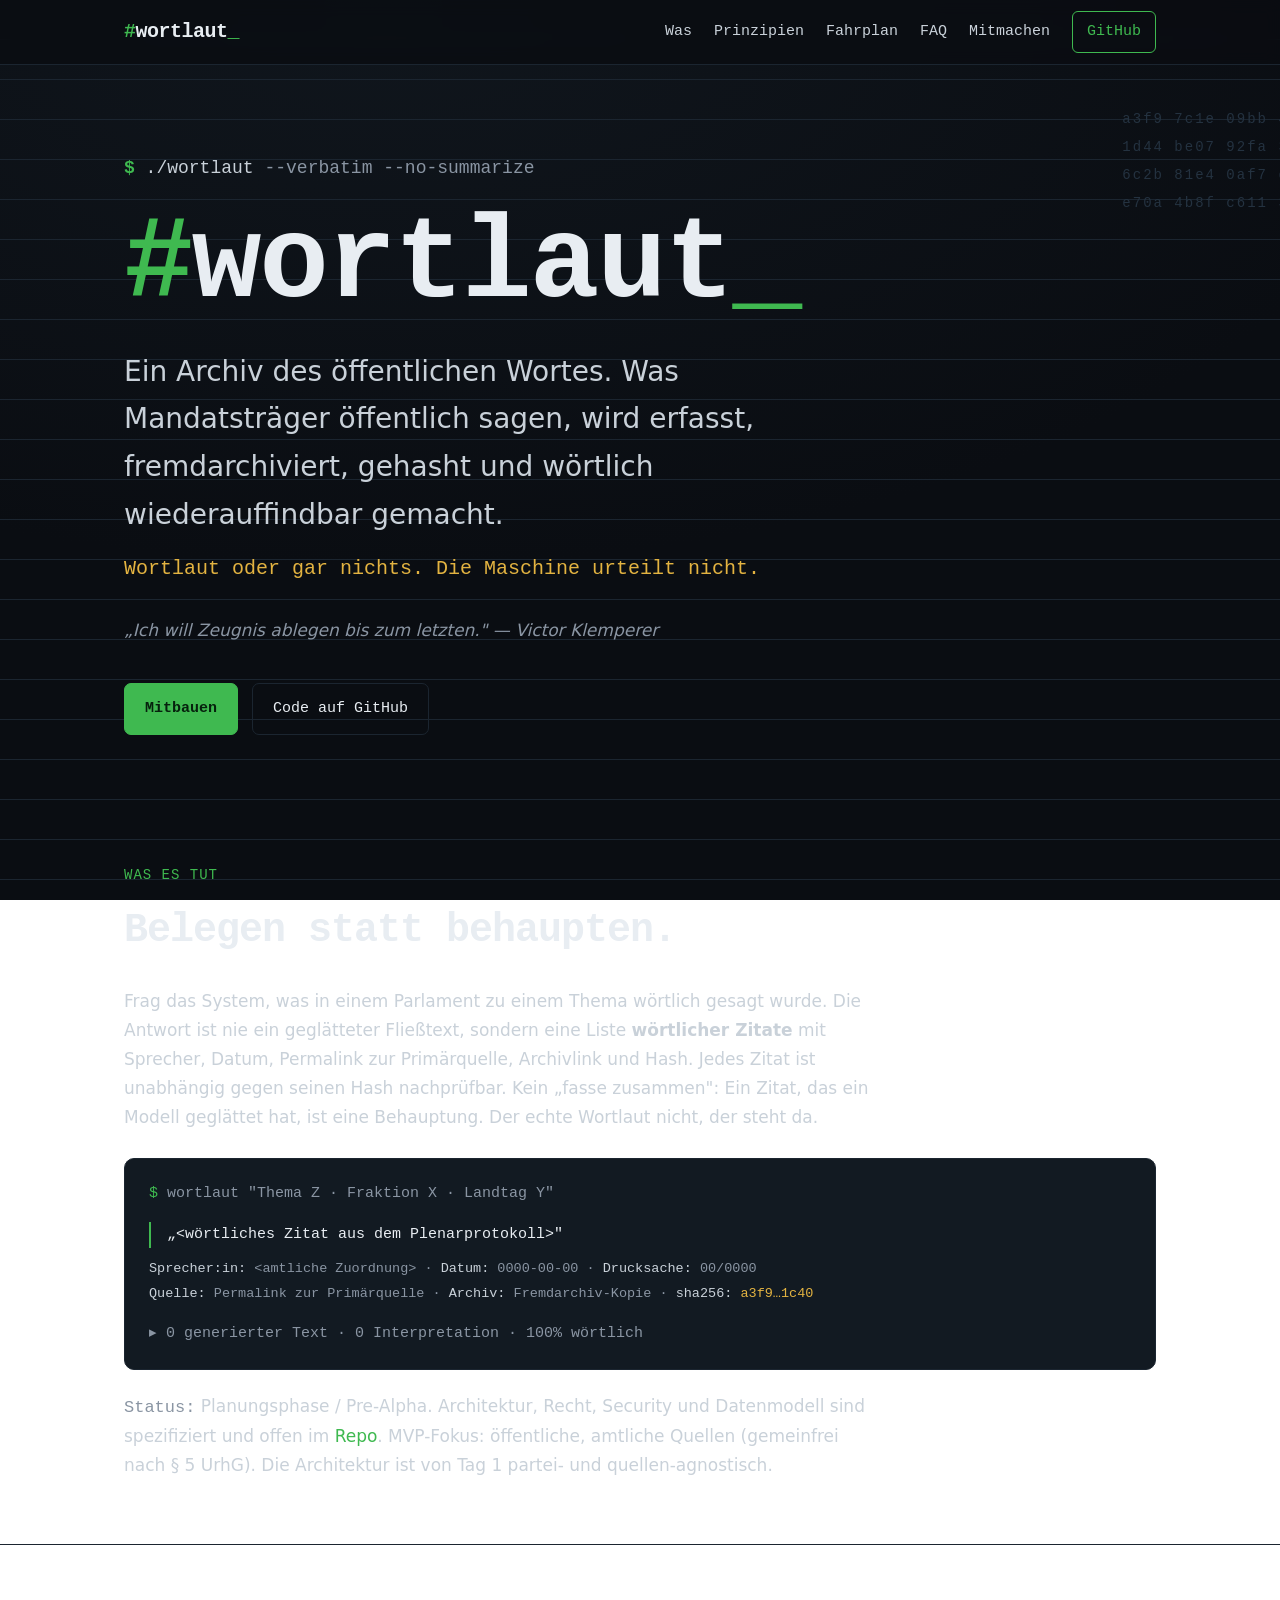
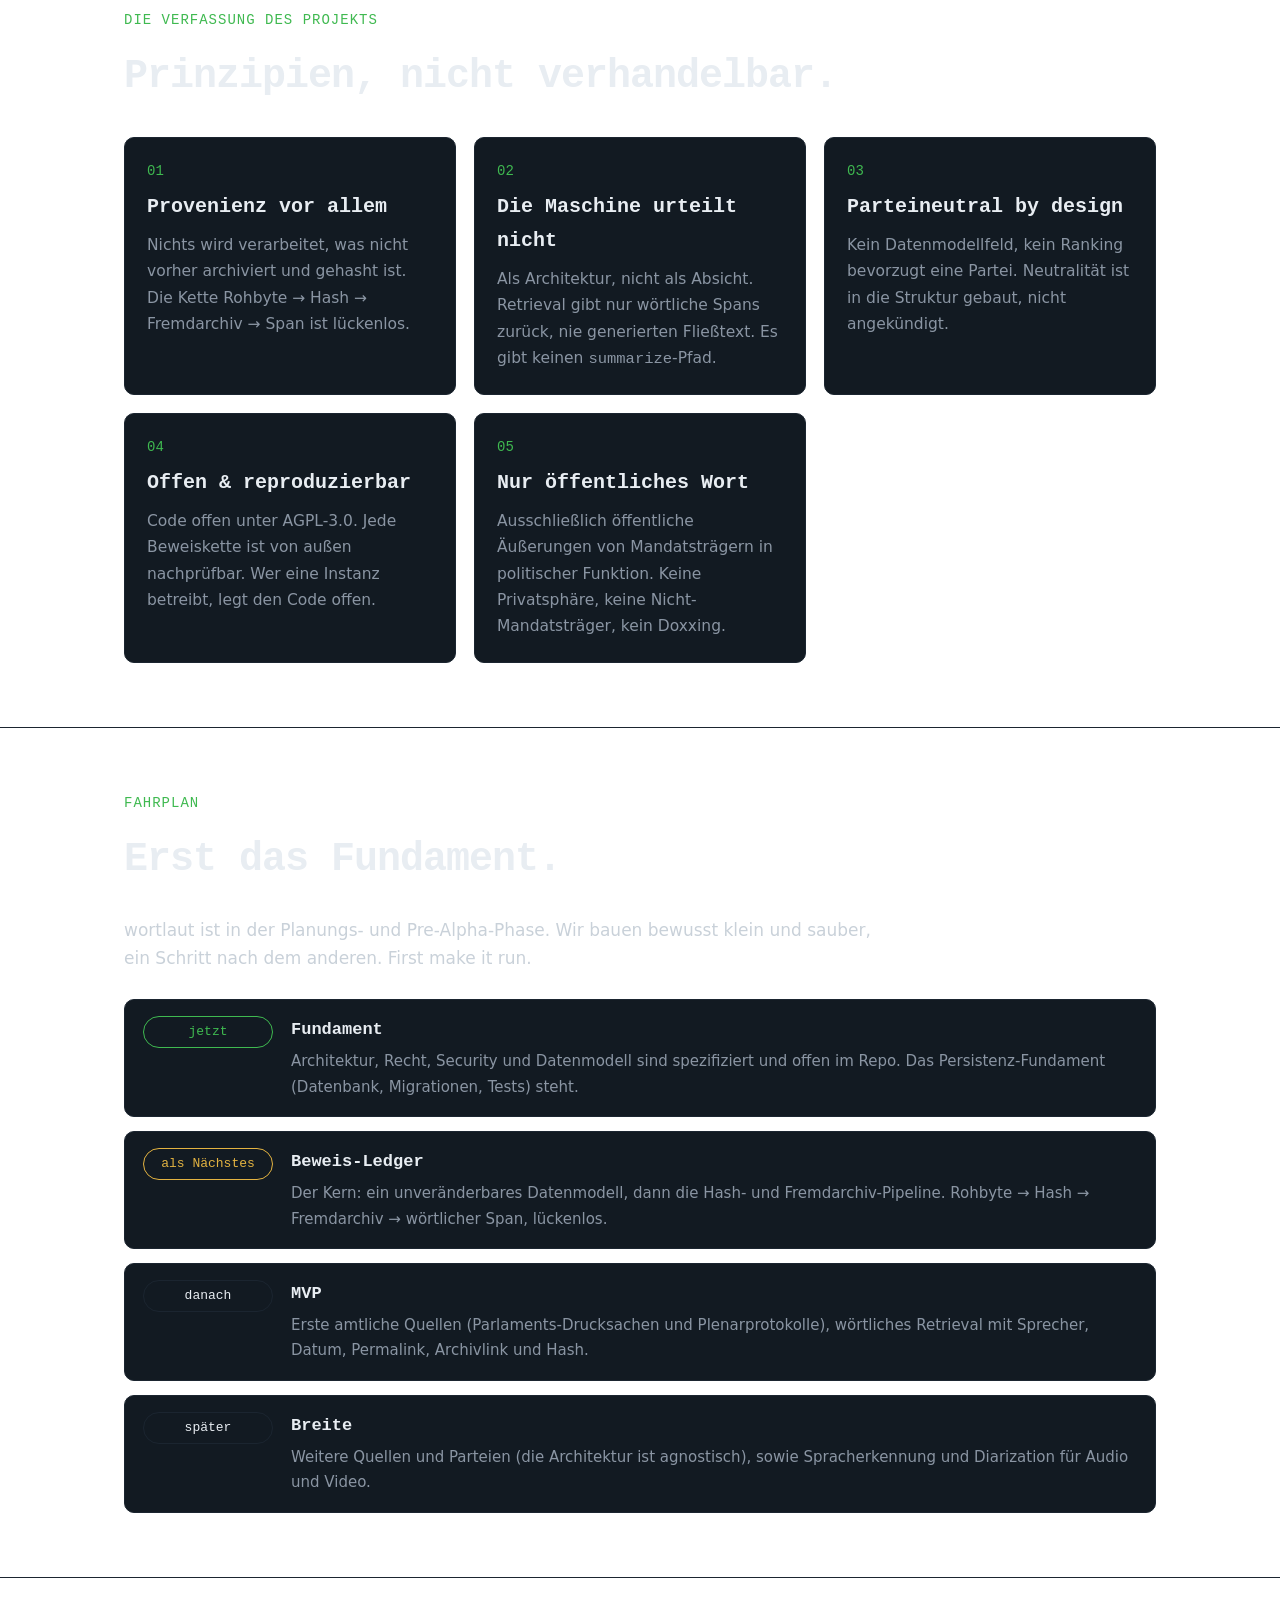
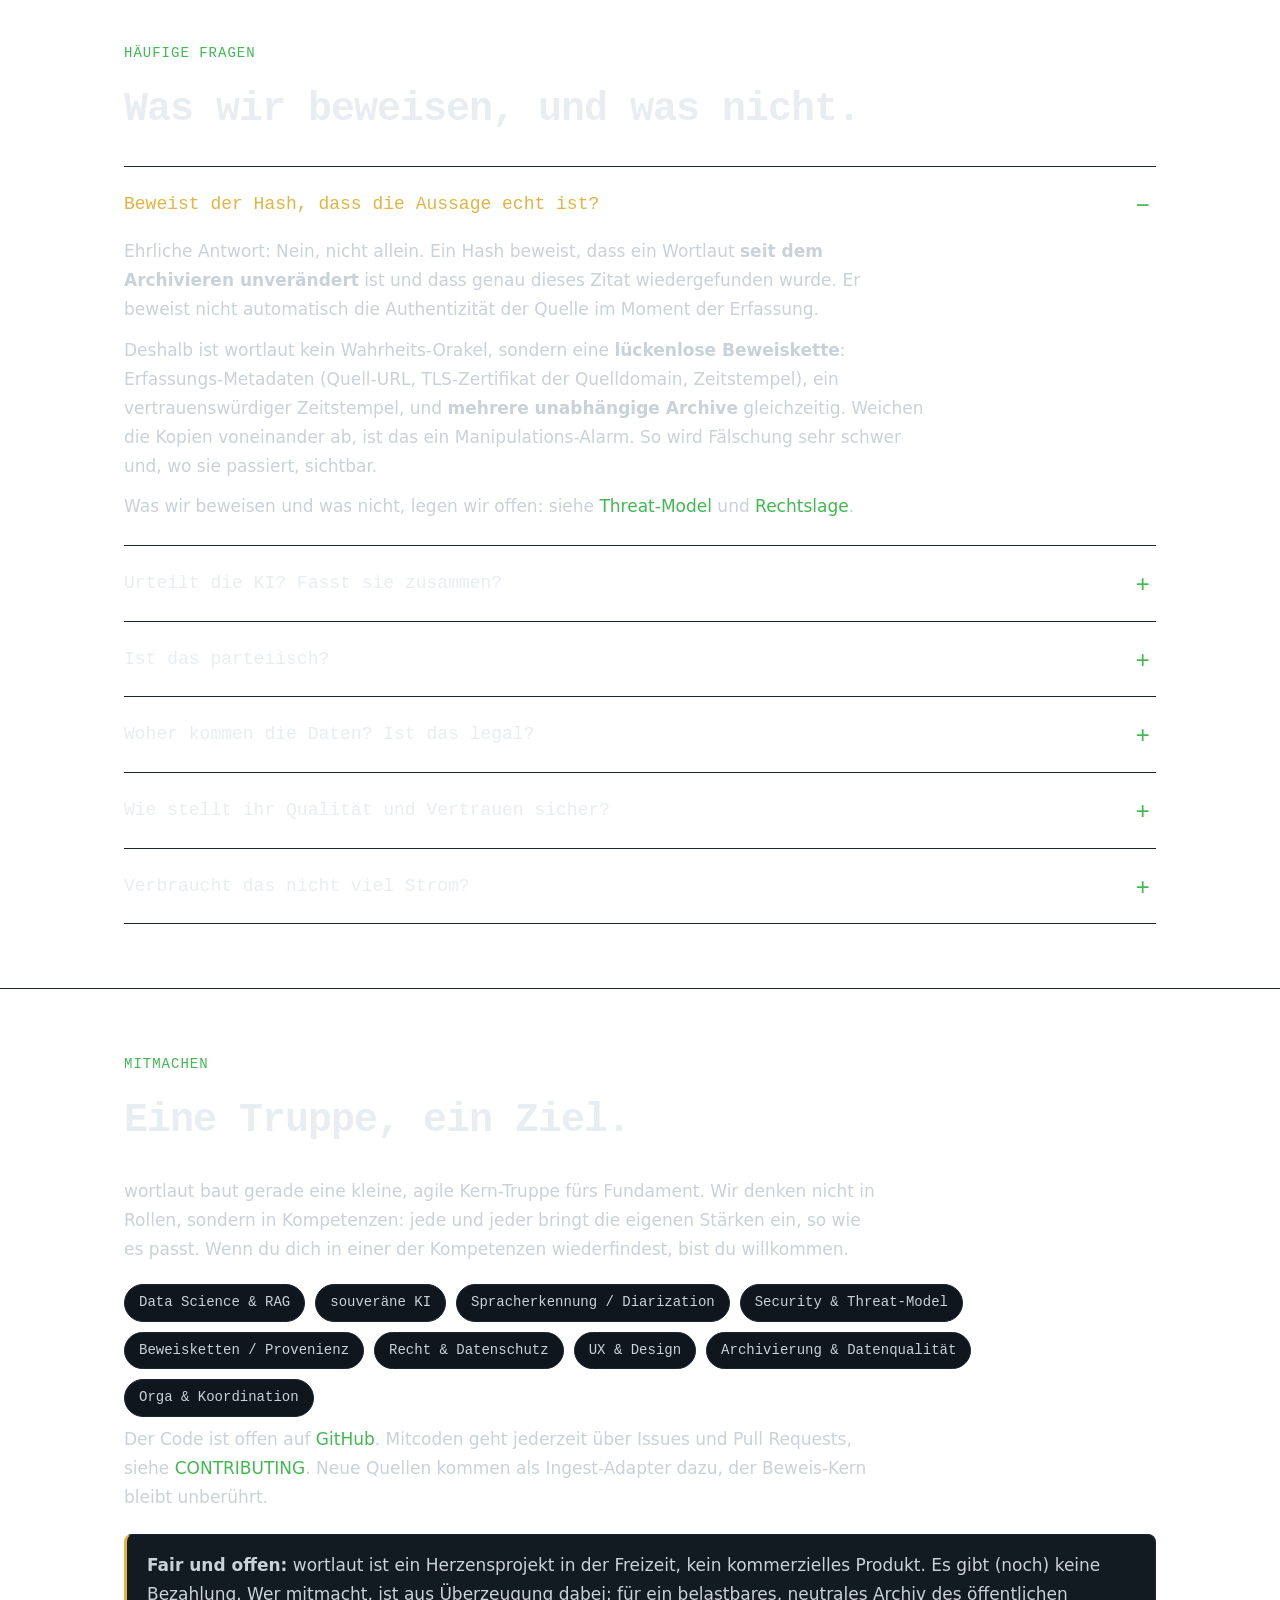
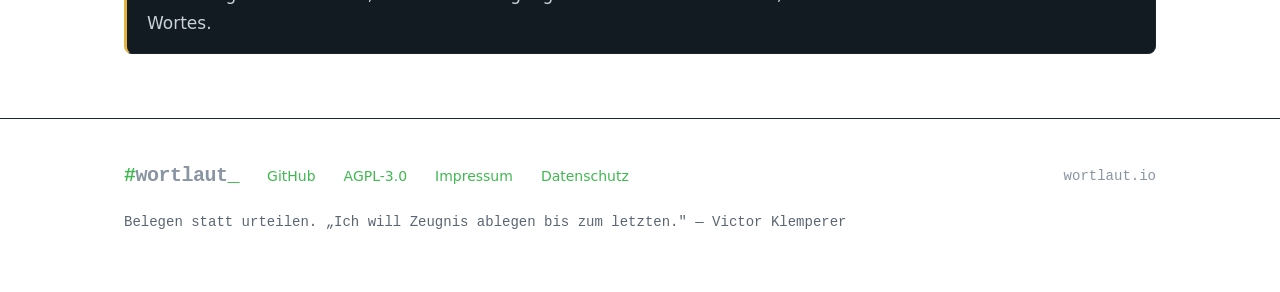
==== index.html @ 2a1107d3 "wortlaut.io: initiale Homepage (statisch) + CI-Gate + GitFlow Standalone-Repo für die wortlaut.io-La" ====
<!doctype html>
<html lang="de">
<head>
<meta charset="utf-8">
<meta name="viewport" content="width=device-width, initial-scale=1">
<title>wortlaut — Ein Archiv des öffentlichen Wortes</title>
<meta name="description" content="wortlaut archiviert das öffentliche Wort von Mandatsträgern: wörtlich, mit Quelle, Fremdarchiv und Hash. Die Maschine findet und sortiert, sie urteilt nicht. Open Source, AGPL-3.0.">
<meta property="og:title" content="wortlaut — Ein Archiv des öffentlichen Wortes">
<meta property="og:description" content="Wörtlich, mit Quelle, Fremdarchiv und Hash. Die Maschine urteilt nicht. Belegen statt behaupten.">
<meta property="og:type" content="website">
<meta property="og:url" content="https://wortlaut.io/">
<link rel="icon" href="data:image/svg+xml,%3Csvg xmlns='http://www.w3.org/2000/svg' viewBox='0 0 32 32'%3E%3Crect width='32' height='32' fill='%230a0d12'/%3E%3Ctext x='2' y='24' font-family='monospace' font-size='22' font-weight='800' fill='%233fb950'%3E%23%3C/text%3E%3Ctext x='15' y='24' font-family='monospace' font-size='22' font-weight='800' fill='%23e8edf2'%3Ew%3C/text%3E%3C/svg%3E">
<link rel="stylesheet" href="styles.css">
</head>
<body>

<header class="nav">
  <div class="wrap">
    <span class="brand"><span class="h">#</span>wortlaut<span class="h">_</span></span>
    <nav>
      <a class="hideable" href="#was">Was</a>
      <a class="hideable" href="#prinzipien">Prinzipien</a>
      <a class="hideable" href="#fahrplan">Fahrplan</a>
      <a href="#faq">FAQ</a>
      <a href="#mitmachen">Mitmachen</a>
      <a class="cta" href="https://github.com/MKRWW/wortlaut">GitHub</a>
    </nav>
  </div>
</header>

<main>
  <!-- HERO -->
  <section class="hero" id="top" style="border-top:none">
    <div class="wrap">
      <div class="hex">
        a3f9 7c1e 09bb 4d20<br>
        1d44 be07 92fa 3c55<br>
        6c2b 81e4 0af7 d539<br>
        e70a 4b8f c611 3d9a
      </div>
      <p class="prompt mono"><span class="s">$</span> ./wortlaut <span class="dim">--verbatim --no-summarize</span></p>
      <h1><span class="h">#</span>wortlaut<span class="u">_</span></h1>
      <p class="tagline">Ein Archiv des öffentlichen Wortes. Was Mandatsträger öffentlich sagen, wird erfasst, fremdarchiviert, gehasht und wörtlich wiederauffindbar gemacht.</p>
      <p class="motto mono">Wortlaut oder gar nichts. Die Maschine urteilt nicht.</p>
      <p class="klemperer">„Ich will Zeugnis ablegen bis zum letzten." — Victor Klemperer</p>
      <div class="actions">
        <a class="btn primary" href="#mitmachen">Mitbauen</a>
        <a class="btn ghost" href="https://github.com/MKRWW/wortlaut">Code auf GitHub</a>
      </div>
    </div>
  </section>

  <!-- WAS -->
  <section id="was">
    <div class="wrap">
      <p class="eyebrow">Was es tut</p>
      <h2>Belegen statt behaupten.</h2>
      <p class="lead">Frag das System, was in einem Parlament zu einem Thema wörtlich gesagt wurde. Die Antwort ist nie ein geglätteter Fließtext, sondern eine Liste <strong>wörtlicher Zitate</strong> mit Sprecher, Datum, Permalink zur Primärquelle, Archivlink und Hash. Jedes Zitat ist unabhängig gegen seinen Hash nachprüfbar. Kein „fasse zusammen": Ein Zitat, das ein Modell geglättet hat, ist eine Behauptung. Der echte Wortlaut nicht, der steht da.</p>

      <div class="evidence" aria-label="Beispielhafte Ausgabe">
        <div class="cmd"><span class="s">$</span> wortlaut "Thema Z · Fraktion X · Landtag Y"</div>
        <div class="span">„&lt;wörtliches Zitat aus dem Plenarprotokoll&gt;"</div>
        <div class="meta">
          <b>Sprecher:in:</b> &lt;amtliche Zuordnung&gt; · <b>Datum:</b> 0000-00-00 · <b>Drucksache:</b> 00/0000<br>
          <b>Quelle:</b> Permalink zur Primärquelle · <b>Archiv:</b> Fremdarchiv-Kopie · <b>sha256:</b> <span class="hashv">a3f9…1c40</span>
        </div>
        <div class="cmd" style="margin-top:14px">▸ 0 generierter Text · 0 Interpretation · 100&#37; wörtlich</div>
      </div>
      <p class="lead" style="margin-top:22px"><span class="dim mono">Status:</span> Planungsphase / Pre-Alpha. Architektur, Recht, Security und Datenmodell sind spezifiziert und offen im <a href="https://github.com/MKRWW/wortlaut/tree/develop/docs">Repo</a>. MVP-Fokus: öffentliche, amtliche Quellen (gemeinfrei nach § 5 UrhG). Die Architektur ist von Tag 1 partei- und quellen-agnostisch.</p>
    </div>
  </section>

  <!-- PRINZIPIEN -->
  <section id="prinzipien">
    <div class="wrap">
      <p class="eyebrow">Die Verfassung des Projekts</p>
      <h2>Prinzipien, nicht verhandelbar.</h2>
      <div class="grid">
        <div class="card"><div class="n mono">01</div><h3>Provenienz vor allem</h3><p>Nichts wird verarbeitet, was nicht vorher archiviert und gehasht ist. Die Kette Rohbyte → Hash → Fremdarchiv → Span ist lückenlos.</p></div>
        <div class="card"><div class="n mono">02</div><h3>Die Maschine urteilt nicht</h3><p>Als Architektur, nicht als Absicht. Retrieval gibt nur wörtliche Spans zurück, nie generierten Fließtext. Es gibt keinen <span class="mono">summarize</span>-Pfad.</p></div>
        <div class="card"><div class="n mono">03</div><h3>Parteineutral by design</h3><p>Kein Datenmodellfeld, kein Ranking bevorzugt eine Partei. Neutralität ist in die Struktur gebaut, nicht angekündigt.</p></div>
        <div class="card"><div class="n mono">04</div><h3>Offen & reproduzierbar</h3><p>Code offen unter AGPL-3.0. Jede Beweiskette ist von außen nachprüfbar. Wer eine Instanz betreibt, legt den Code offen.</p></div>
        <div class="card"><div class="n mono">05</div><h3>Nur öffentliches Wort</h3><p>Ausschließlich öffentliche Äußerungen von Mandatsträgern in politischer Funktion. Keine Privatsphäre, keine Nicht-Mandatsträger, kein Doxxing.</p></div>
      </div>
    </div>
  </section>

  <!-- FAHRPLAN -->
  <section id="fahrplan">
    <div class="wrap">
      <p class="eyebrow">Fahrplan</p>
      <h2>Erst das Fundament.</h2>
      <p class="lead">wortlaut ist in der Planungs- und Pre-Alpha-Phase. Wir bauen bewusst klein und sauber, ein Schritt nach dem anderen. First make it run.</p>
      <div class="timeline">
        <div class="step now"><span class="tag">jetzt</span><div><h3>Fundament</h3><p>Architektur, Recht, Security und Datenmodell sind spezifiziert und offen im Repo. Das Persistenz-Fundament (Datenbank, Migrationen, Tests) steht.</p></div></div>
        <div class="step next"><span class="tag">als Nächstes</span><div><h3>Beweis-Ledger</h3><p>Der Kern: ein unveränderbares Datenmodell, dann die Hash- und Fremdarchiv-Pipeline. Rohbyte → Hash → Fremdarchiv → wörtlicher Span, lückenlos.</p></div></div>
        <div class="step"><span class="tag">danach</span><div><h3>MVP</h3><p>Erste amtliche Quellen (Parlaments-Drucksachen und Plenarprotokolle), wörtliches Retrieval mit Sprecher, Datum, Permalink, Archivlink und Hash.</p></div></div>
        <div class="step"><span class="tag">später</span><div><h3>Breite</h3><p>Weitere Quellen und Parteien (die Architektur ist agnostisch), sowie Spracherkennung und Diarization für Audio und Video.</p></div></div>
      </div>
    </div>
  </section>

  <!-- FAQ -->
  <section id="faq">
    <div class="wrap">
      <p class="eyebrow">Häufige Fragen</p>
      <h2>Was wir beweisen, und was nicht.</h2>
      <div class="faq">

        <details open>
          <summary>Beweist der Hash, dass die Aussage echt ist?</summary>
          <div class="a">
            <p>Ehrliche Antwort: Nein, nicht allein. Ein Hash beweist, dass ein Wortlaut <strong>seit dem Archivieren unverändert</strong> ist und dass genau dieses Zitat wiedergefunden wurde. Er beweist nicht automatisch die Authentizität der Quelle im Moment der Erfassung.</p>
            <p>Deshalb ist wortlaut kein Wahrheits-Orakel, sondern eine <strong>lückenlose Beweiskette</strong>: Erfassungs-Metadaten (Quell-URL, TLS-Zertifikat der Quelldomain, Zeitstempel), ein vertrauenswürdiger Zeitstempel, und <strong>mehrere unabhängige Archive</strong> gleichzeitig. Weichen die Kopien voneinander ab, ist das ein Manipulations-Alarm. So wird Fälschung sehr schwer und, wo sie passiert, sichtbar.</p>
            <p>Was wir beweisen und was nicht, legen wir offen: siehe <a href="https://github.com/MKRWW/wortlaut/blob/develop/docs/security.md">Threat-Model</a> und <a href="https://github.com/MKRWW/wortlaut/blob/develop/docs/legal.md">Rechtslage</a>.</p>
          </div>
        </details>

        <details>
          <summary>Urteilt die KI? Fasst sie zusammen?</summary>
          <div class="a">
            <p>Nein, und zwar architektonisch. Es gibt keinen <span class="mono">summarize</span>-Pfad. Das System findet, strukturiert und sortiert wörtliche Spans. Es bewertet nicht, wer „recht hat", und labelt niemanden. Das Urteil bleibt beim Menschen, der den belegten Wortlaut liest.</p>
          </div>
        </details>

        <details>
          <summary>Ist das parteiisch?</summary>
          <div class="a">
            <p>Nein. Parteineutralität ist in die Struktur gebaut: kein Feld, kein Ranking, kein Modellpfad bevorzugt oder benachteiligt eine Partei. Erfasst wird das öffentliche Wort aller Mandatsträger gleich. Die Architektur ist quellen- und partei-agnostisch.</p>
          </div>
        </details>

        <details>
          <summary>Woher kommen die Daten? Ist das legal?</summary>
          <div class="a">
            <p>MVP-Fokus sind öffentliche, amtliche Quellen (z.B. Parlaments-Drucksachen und Plenarprotokolle). Amtliche Werke sind nach § 5 UrhG gemeinfrei, die Sprecherzuordnung ist amtlich. Nur öffentliche Äußerungen in politischer Funktion, keine privaten Daten. Details in der offenen <a href="https://github.com/MKRWW/wortlaut/blob/develop/docs/legal.md">Rechts-Dokumentation</a>.</p>
          </div>
        </details>

        <details>
          <summary>Wie stellt ihr Qualität und Vertrauen sicher?</summary>
          <div class="a">
            <p>Alles offen im Repo. Spec-driven mit testgetriebener Entwicklung (TDD), harten CI-Gates (Lint, Typen, Tests, Coverage, Security-Scan, Architektur-Fitness) und dokumentierten Architektur-Entscheidungen (ADRs). Ein Serving-Layer darf per Test keinen generierenden Pfad enthalten. Vertrauen entsteht durch Nachprüfbarkeit, nicht durch Versprechen.</p>
          </div>
        </details>

        <details>
          <summary>Verbraucht das nicht viel Strom?</summary>
          <div class="a">
            <p>wortlaut trainiert keine großen Modelle im Dauerbetrieb. Der Kern ist Archivierung, Hashing und Retrieval, also Nachschlagen statt Rechen-Marathon. Wo KI eingesetzt wird, geschieht das ressourcenbewusst und, wo möglich, auf souveräner, sparsamer Infrastruktur.</p>
          </div>
        </details>

      </div>
    </div>
  </section>

  <!-- MITMACHEN -->
  <section id="mitmachen">
    <div class="wrap">
      <p class="eyebrow">Mitmachen</p>
      <h2>Eine Truppe, ein Ziel.</h2>
      <p class="lead">wortlaut baut gerade eine kleine, agile Kern-Truppe fürs Fundament. Wir denken nicht in Rollen, sondern in Kompetenzen: jede und jeder bringt die eigenen Stärken ein, so wie es passt. Wenn du dich in einer der Kompetenzen wiederfindest, bist du willkommen.</p>
      <div class="skills">
        <span class="skill">Data Science &amp; RAG</span>
        <span class="skill">souveräne KI</span>
        <span class="skill">Spracherkennung / Diarization</span>
        <span class="skill">Security &amp; Threat-Model</span>
        <span class="skill">Beweisketten / Provenienz</span>
        <span class="skill">Recht &amp; Datenschutz</span>
        <span class="skill">UX &amp; Design</span>
        <span class="skill">Archivierung &amp; Datenqualität</span>
        <span class="skill">Orga &amp; Koordination</span>
      </div>
      <p class="lead">Der Code ist offen auf <a href="https://github.com/MKRWW/wortlaut">GitHub</a>. Mitcoden geht jederzeit über Issues und Pull Requests, siehe <a href="https://github.com/MKRWW/wortlaut/blob/develop/CONTRIBUTING.md">CONTRIBUTING</a>. Neue Quellen kommen als Ingest-Adapter dazu, der Beweis-Kern bleibt unberührt.</p>

      <div class="note">
        <strong>Fair und offen:</strong> wortlaut ist ein Herzensprojekt in der Freizeit, kein kommerzielles Produkt. Es gibt (noch) keine Bezahlung. Wer mitmacht, ist aus Überzeugung dabei: für ein belastbares, neutrales Archiv des öffentlichen Wortes.
      </div>
    </div>
  </section>
</main>

<footer>
  <div class="wrap">
    <div class="row">
      <span class="brand mono"><span class="h">#</span>wortlaut<span class="h">_</span></span>
      <a href="https://github.com/MKRWW/wortlaut">GitHub</a>
      <a href="https://github.com/MKRWW/wortlaut/blob/develop/LICENSE">AGPL-3.0</a>
      <a href="impressum.html">Impressum</a>
      <a href="datenschutz.html">Datenschutz</a>
      <span class="sep dim mono">wortlaut.io</span>
    </div>
    <p class="klemperer">Belegen statt urteilen. „Ich will Zeugnis ablegen bis zum letzten." — Victor Klemperer</p>
  </div>
</footer>

</body>
</html>
---- styles.css ----
/* wortlaut — Homepage. Marken-Look: Terminal-Dark, Monospace-Akzente, Grün/Amber.
   Statisch, kein Build. Editieren und direkt ausliefern. */

:root {
  --bg: #0a0d12;
  --bg-elev: #10161d;
  --bg-card: #121a22;
  --grid: #1b2530;
  --hair: #1b2530;
  --text: #e8edf2;
  --text-dim: #c9d1d9;
  --muted: #8a95a3;
  --muted-2: #5b6673;
  --green: #3fb950;
  --amber: #e3b341;
  --hex: #243240;
  --font-mono: "JetBrains Mono", "Fira Code", "SF Mono", "Cascadia Code", Consolas, ui-monospace, monospace;
  --font-sans: system-ui, -apple-system, "Segoe UI", Roboto, Helvetica, Arial, sans-serif;
  --maxw: 1080px;
}

* { box-sizing: border-box; margin: 0; padding: 0; }

html { scroll-behavior: smooth; scroll-padding-top: 84px; }

body {
  background:
    linear-gradient(transparent 0 39px, var(--grid) 39px 40px) 0 0 / 40px 40px,
    radial-gradient(120% 90% at 30% 0%, var(--bg-elev), var(--bg) 70%);
  background-attachment: fixed;
  color: var(--text);
  font-family: var(--font-sans);
  font-size: 17px;
  line-height: 1.7;
  -webkit-font-smoothing: antialiased;
}

.wrap { max-width: var(--maxw); margin: 0 auto; padding: 0 24px; }

a { color: var(--green); text-decoration: none; }
a:hover { text-decoration: underline; }

.mono { font-family: var(--font-mono); }
.amber { color: var(--amber); }
.green { color: var(--green); }
.dim { color: var(--muted); }

/* --- Nav --- */
header.nav {
  position: sticky; top: 0; z-index: 50;
  background: rgba(10, 13, 18, 0.82);
  backdrop-filter: blur(8px);
  border-bottom: 1px solid var(--hair);
}
.nav .wrap { display: flex; align-items: center; gap: 24px; height: 64px; }
.brand { font-family: var(--font-mono); font-weight: 800; font-size: 20px; letter-spacing: -0.5px; }
.brand .h { color: var(--green); }
.nav nav { margin-left: auto; display: flex; gap: 22px; align-items: center; }
.nav nav a { color: var(--text-dim); font-size: 15px; font-family: var(--font-mono); }
.nav nav a:hover { color: var(--text); text-decoration: none; }
.nav .cta { border: 1px solid var(--green); border-radius: 6px; padding: 7px 14px; color: var(--green); }
@media (max-width: 720px) { .nav nav a.hideable { display: none; } }

/* --- Hero --- */
.hero { padding: 88px 0 64px; position: relative; overflow: hidden; }
.hero .prompt { font-family: var(--font-mono); color: var(--text-dim); font-size: 18px; margin-bottom: 26px; }
.hero .prompt .s { color: var(--green); font-weight: 700; }
.hero h1 { font-family: var(--font-mono); font-weight: 800; font-size: clamp(52px, 11vw, 116px); line-height: 0.95; letter-spacing: -2px; }
.hero h1 .h, .hero h1 .u { color: var(--green); }
.hero .tagline { font-size: clamp(20px, 3vw, 28px); color: var(--text-dim); margin-top: 28px; max-width: 720px; }
.hero .motto { color: var(--amber); font-family: var(--font-mono); margin-top: 14px; font-size: clamp(16px, 2.4vw, 20px); }
.hero .klemperer { color: var(--muted); margin-top: 30px; font-style: italic; }
.hero .actions { display: flex; gap: 14px; margin-top: 38px; flex-wrap: wrap; }
.btn { font-family: var(--font-mono); font-size: 15px; padding: 12px 20px; border-radius: 7px; border: 1px solid var(--hair); color: var(--text); }
.btn.primary { background: var(--green); color: #06210d; border-color: var(--green); font-weight: 700; }
.btn.primary:hover { text-decoration: none; filter: brightness(1.08); }
.btn.ghost:hover { border-color: var(--green); color: var(--green); text-decoration: none; }
.hex { position: absolute; right: -40px; top: 40px; font-family: var(--font-mono); color: var(--hex); font-size: 14px; line-height: 2; letter-spacing: 2px; user-select: none; pointer-events: none; }
@media (max-width: 900px) { .hex { display: none; } }

/* --- Sections --- */
section { padding: 64px 0; border-top: 1px solid var(--hair); }
.eyebrow { font-family: var(--font-mono); color: var(--green); font-size: 14px; letter-spacing: 1px; text-transform: uppercase; }
h2 { font-family: var(--font-mono); font-size: clamp(28px, 4vw, 40px); font-weight: 800; letter-spacing: -1px; margin: 10px 0 22px; }
h3 { font-size: 20px; margin-bottom: 8px; }
p + p { margin-top: 14px; }
.lead { color: var(--text-dim); max-width: 760px; }

/* Evidence sample card */
.evidence { background: var(--bg-card); border: 1px solid var(--hair); border-radius: 10px; padding: 22px 24px; font-family: var(--font-mono); font-size: 15px; margin-top: 26px; overflow-x: auto; }
.evidence .cmd { color: var(--muted); }
.evidence .cmd .s { color: var(--green); }
.evidence .span { color: var(--text); margin: 16px 0 8px; padding-left: 16px; border-left: 2px solid var(--green); }
.evidence .meta { color: var(--muted); font-size: 13.5px; line-height: 1.9; }
.evidence .meta b { color: var(--text-dim); font-weight: 500; }
.evidence .hashv { color: var(--amber); }

/* Principles */
.grid { display: grid; grid-template-columns: repeat(auto-fit, minmax(300px, 1fr)); gap: 18px; margin-top: 26px; }
.card { background: var(--bg-card); border: 1px solid var(--hair); border-radius: 10px; padding: 22px; }
.card .n { font-family: var(--font-mono); color: var(--green); font-size: 14px; }
.card h3 { font-family: var(--font-mono); margin-top: 6px; }
.card p { color: var(--muted); font-size: 15.5px; }

/* FAQ */
.faq { margin-top: 22px; border-top: 1px solid var(--hair); }
details { border-bottom: 1px solid var(--hair); padding: 4px 0; }
summary { cursor: pointer; list-style: none; padding: 18px 40px 18px 0; font-family: var(--font-mono); font-size: 18px; color: var(--text); position: relative; }
summary::-webkit-details-marker { display: none; }
summary::after { content: "+"; position: absolute; right: 6px; top: 16px; color: var(--green); font-size: 24px; transition: transform 0.2s; }
details[open] summary::after { content: "\2212"; }
details[open] summary { color: var(--amber); }
.faq .a { padding: 0 0 20px; color: var(--text-dim); max-width: 800px; }
.faq .a p + p { margin-top: 12px; }

/* Mitmachen */
.skills { display: flex; flex-wrap: wrap; gap: 10px; margin: 20px 0 8px; }
.skill { font-family: var(--font-mono); font-size: 14px; color: var(--text-dim); border: 1px solid var(--hair); border-radius: 999px; padding: 6px 14px; background: var(--bg-elev); }
.note { background: var(--bg-card); border: 1px solid var(--hair); border-left: 3px solid var(--amber); border-radius: 8px; padding: 16px 20px; color: var(--text-dim); margin-top: 22px; }

/* Footer */
footer { border-top: 1px solid var(--hair); padding: 40px 0 60px; color: var(--muted); font-size: 14px; }
footer .row { display: flex; flex-wrap: wrap; gap: 18px 28px; align-items: center; }
footer .row .sep { margin-left: auto; }
footer .klemperer { font-family: var(--font-mono); color: var(--muted-2); margin-top: 18px; }

/* --- Sub-Pages (Impressum / Datenschutz) --- */
.legal { padding: 56px 0 40px; }
.legal h1 { font-family: var(--font-mono); font-size: clamp(30px, 5vw, 44px); font-weight: 800; letter-spacing: -1px; margin-bottom: 8px; }
.legal .updated { color: var(--muted); font-family: var(--font-mono); font-size: 14px; margin-bottom: 30px; }
.legal h2 { font-size: 22px; margin: 34px 0 10px; }
.legal p, .legal li { color: var(--text-dim); }
.legal ul { margin: 8px 0 8px 22px; }
.legal li { margin: 4px 0; }
.legal address { font-style: normal; color: var(--text); line-height: 1.8; margin: 6px 0 8px; }
.legal .back { display: inline-block; margin-top: 8px; font-family: var(--font-mono); font-size: 14px; }
.legal .todo { background: var(--bg-card); border: 1px solid var(--hair); border-left: 3px solid var(--amber); border-radius: 8px; padding: 14px 18px; color: var(--muted); margin: 14px 0; font-size: 15px; }

/* Roadmap timeline */
.timeline { margin-top: 26px; display: grid; gap: 14px; }
.step { display: grid; grid-template-columns: 130px 1fr; gap: 18px; align-items: start; padding: 16px 18px; background: var(--bg-card); border: 1px solid var(--hair); border-radius: 10px; }
.step .tag { font-family: var(--font-mono); font-size: 13px; padding: 4px 10px; border-radius: 999px; border: 1px solid var(--hair); text-align: center; height: fit-content; }
.step.now .tag { color: var(--green); border-color: var(--green); }
.step.next .tag { color: var(--amber); border-color: var(--amber); }
.step h3 { font-family: var(--font-mono); font-size: 17px; margin-bottom: 4px; }
.step p { color: var(--muted); font-size: 15px; }
@media (max-width: 620px) { .step { grid-template-columns: 1fr; gap: 6px; } }
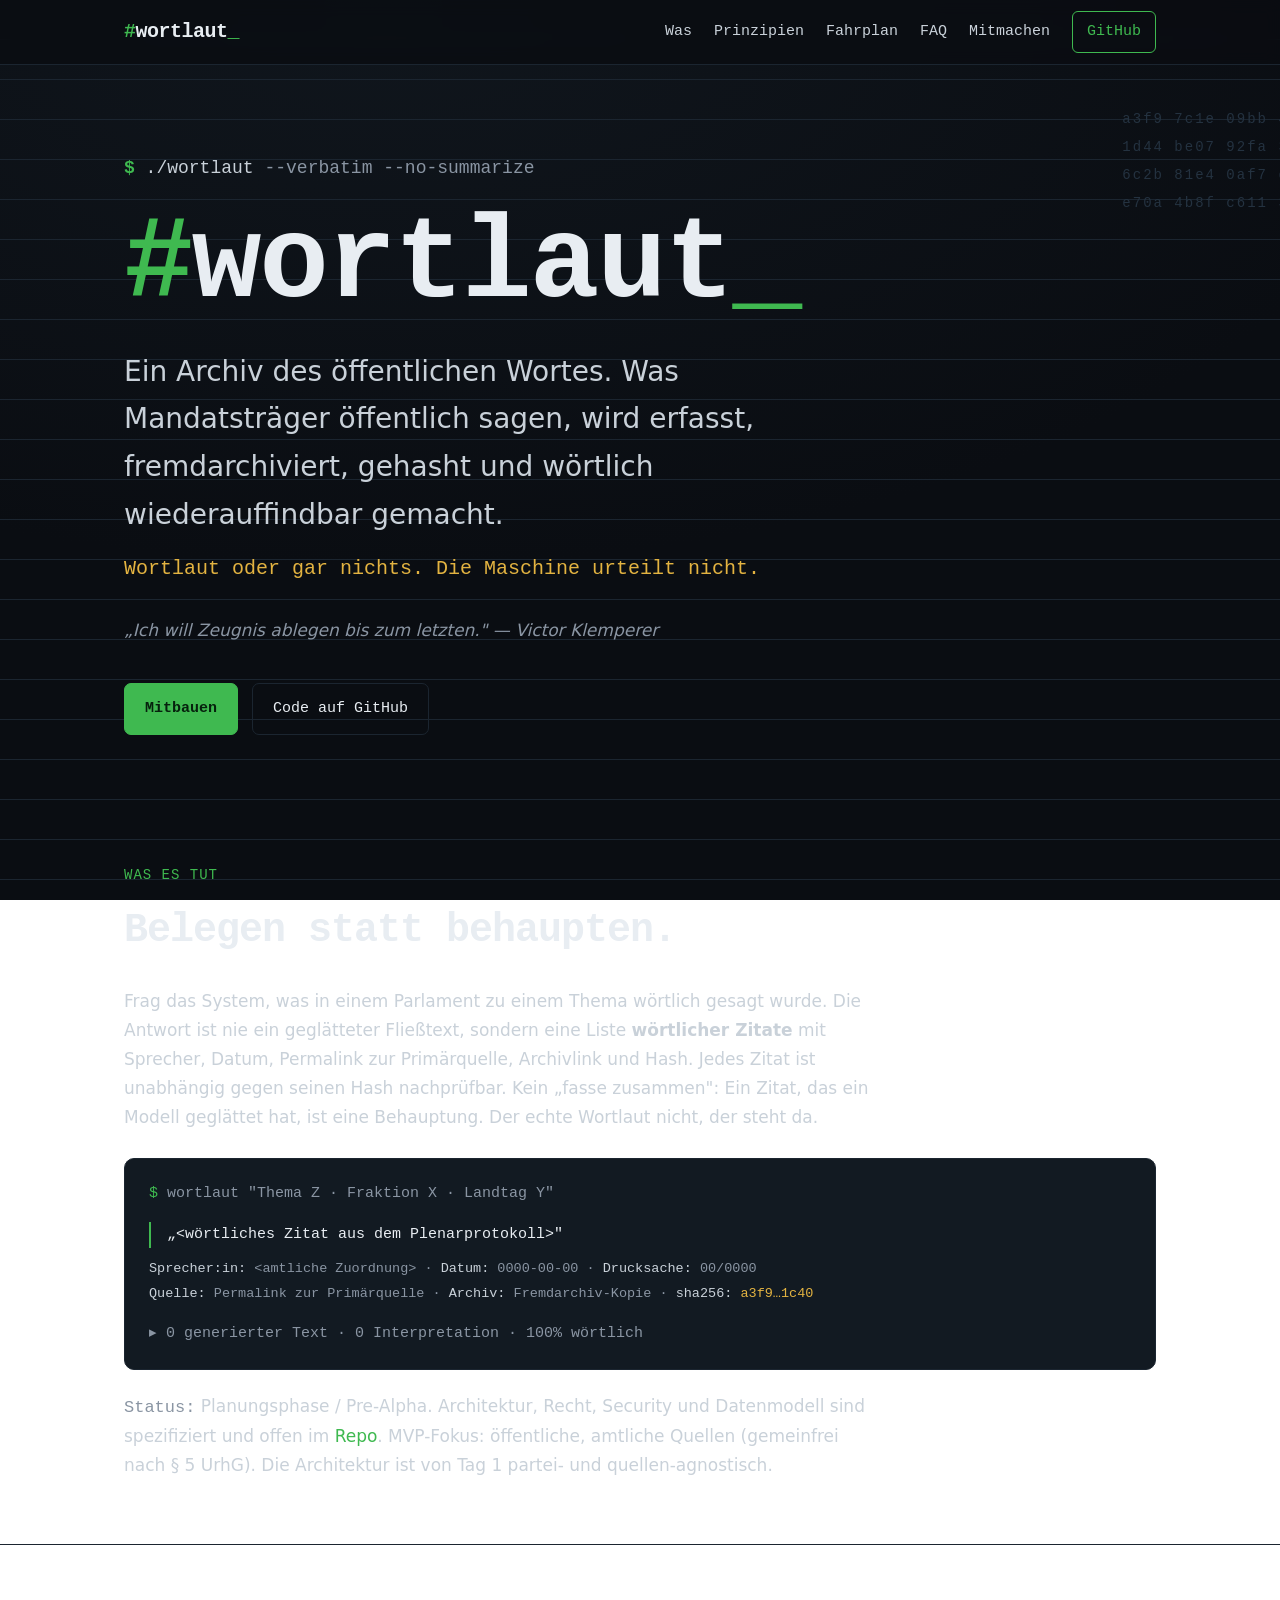
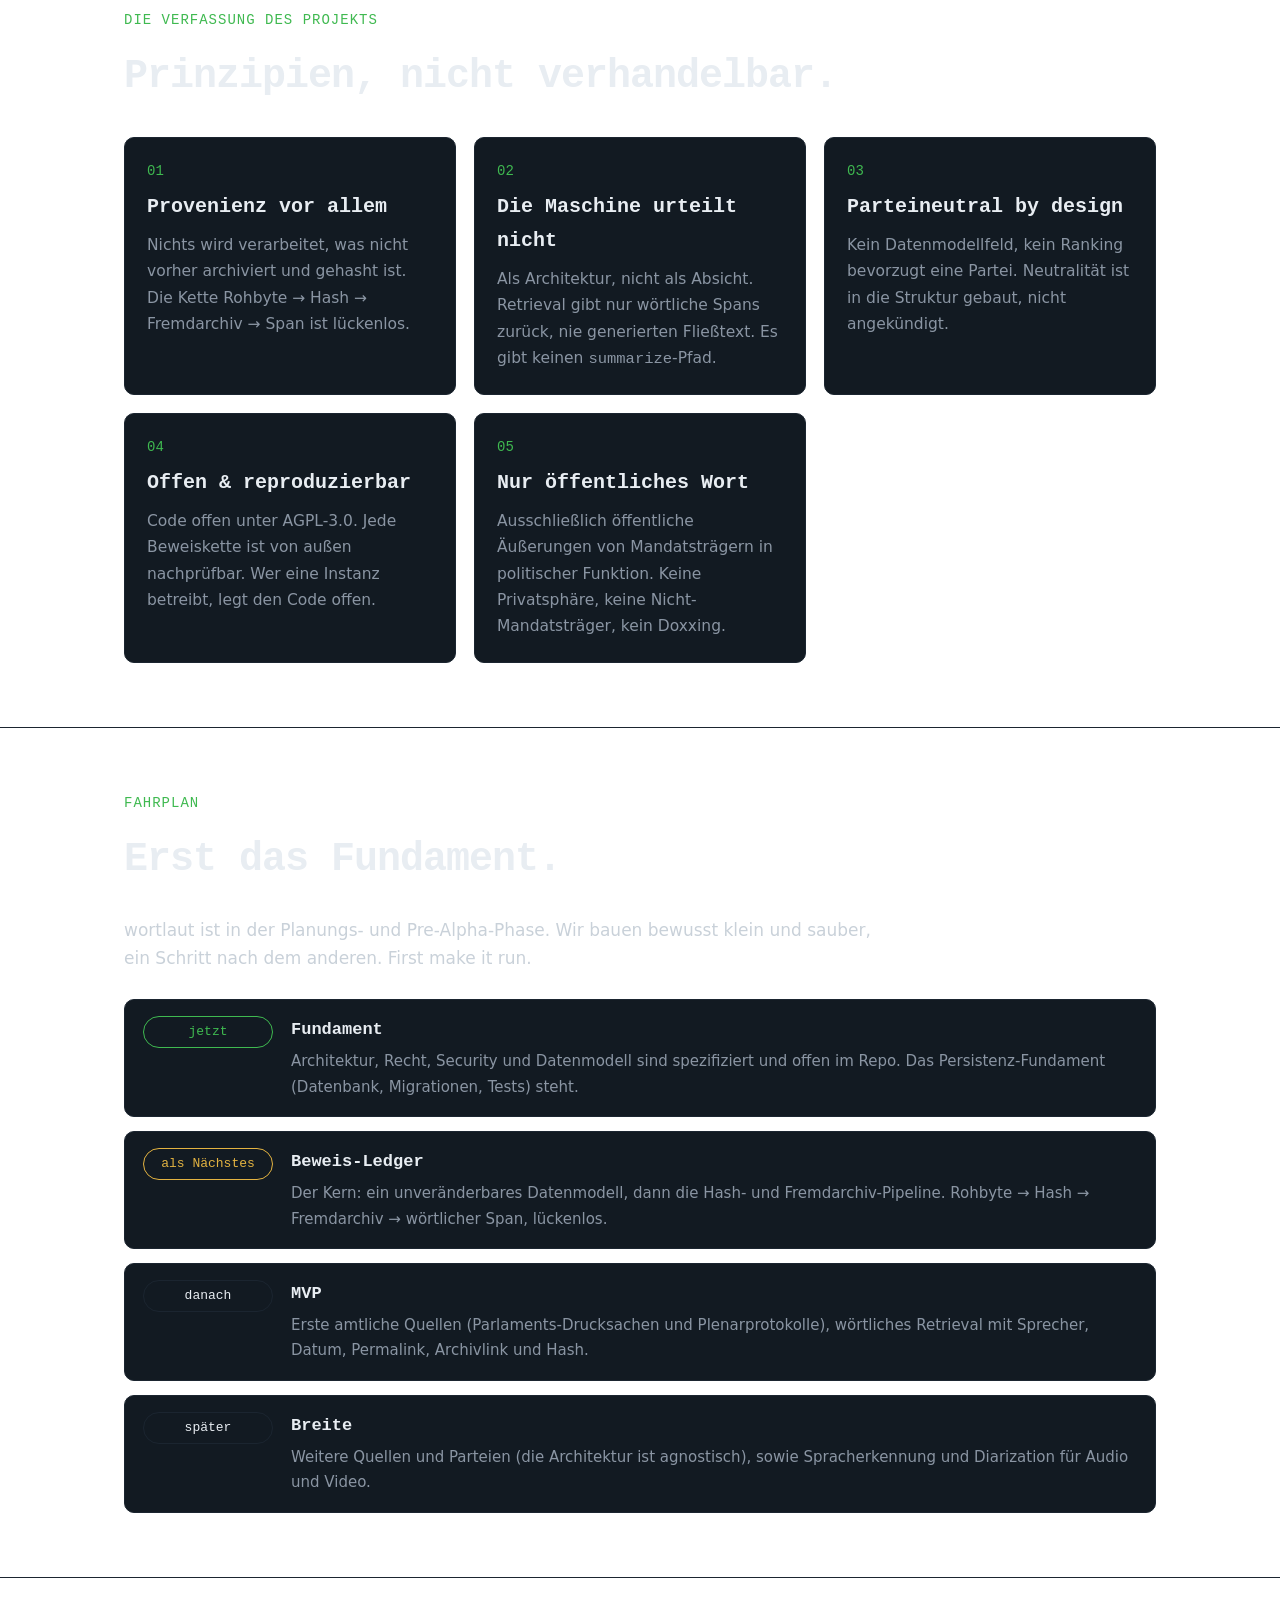
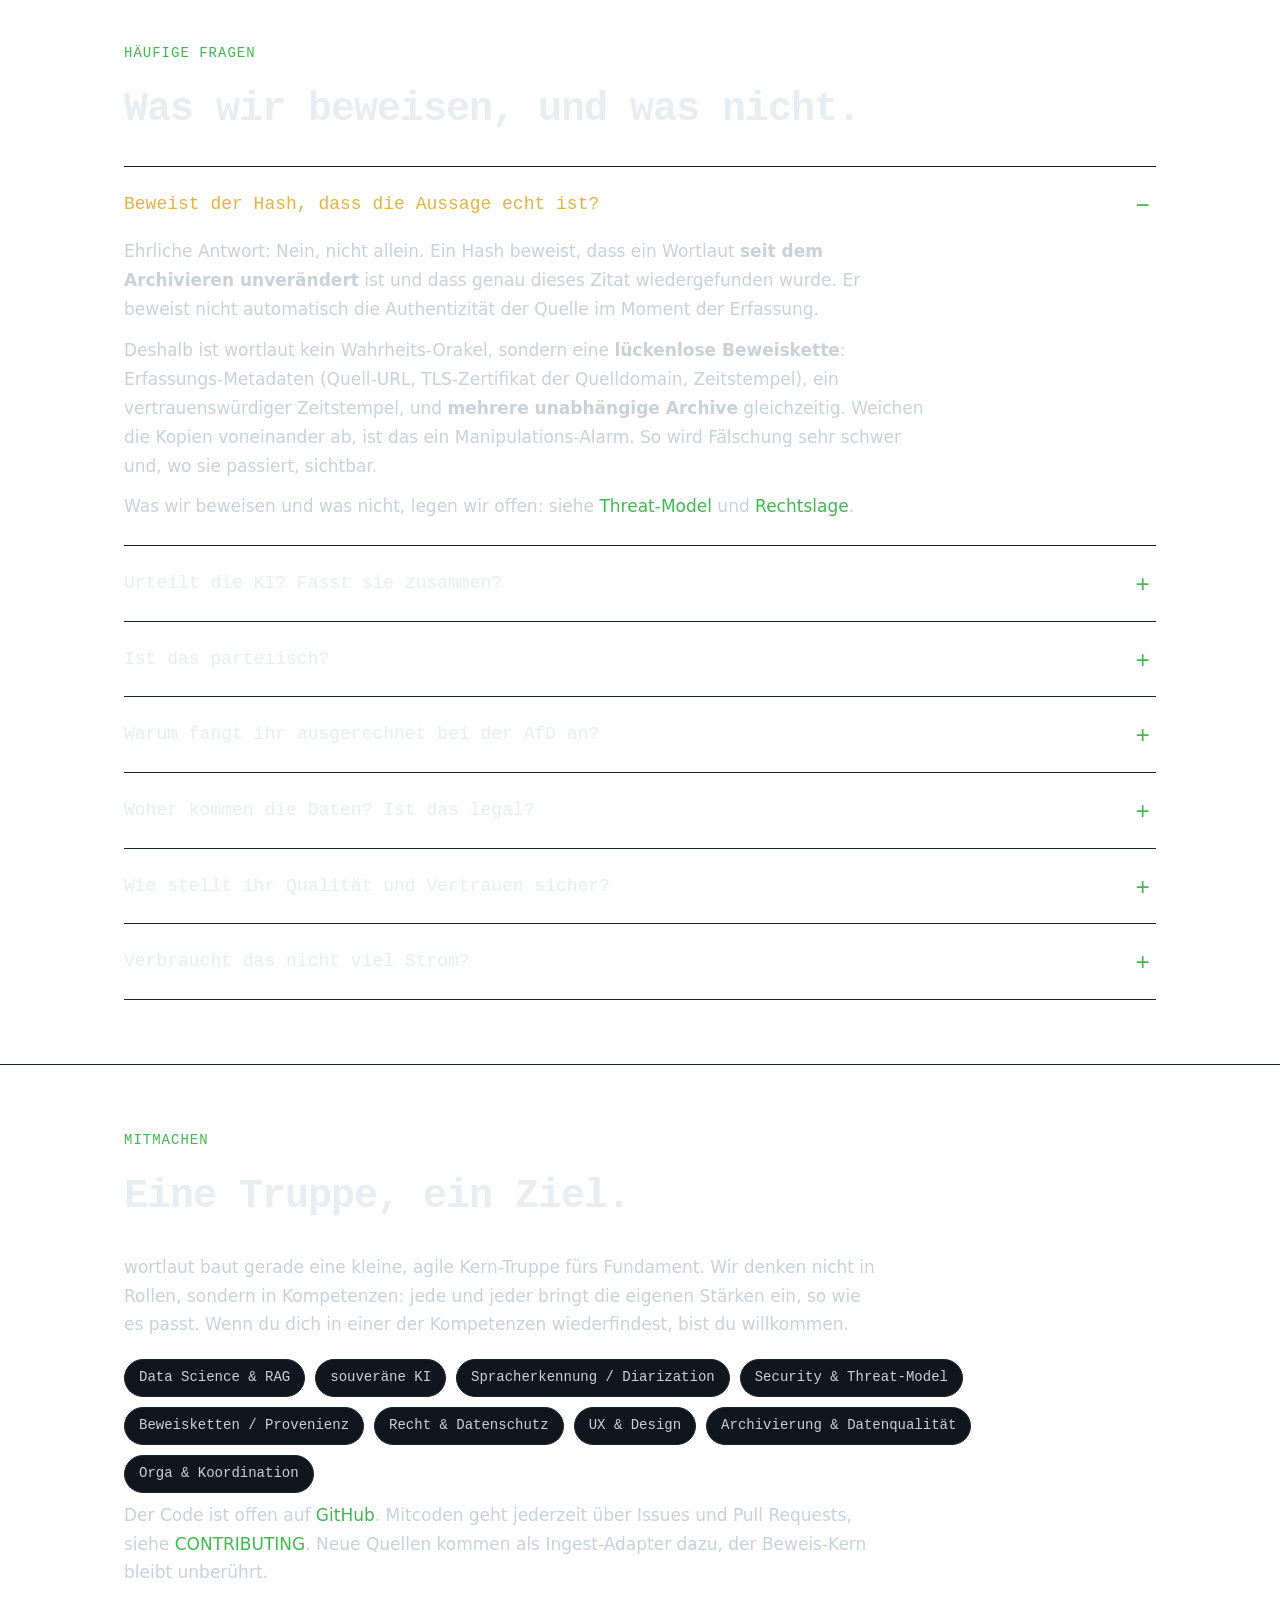
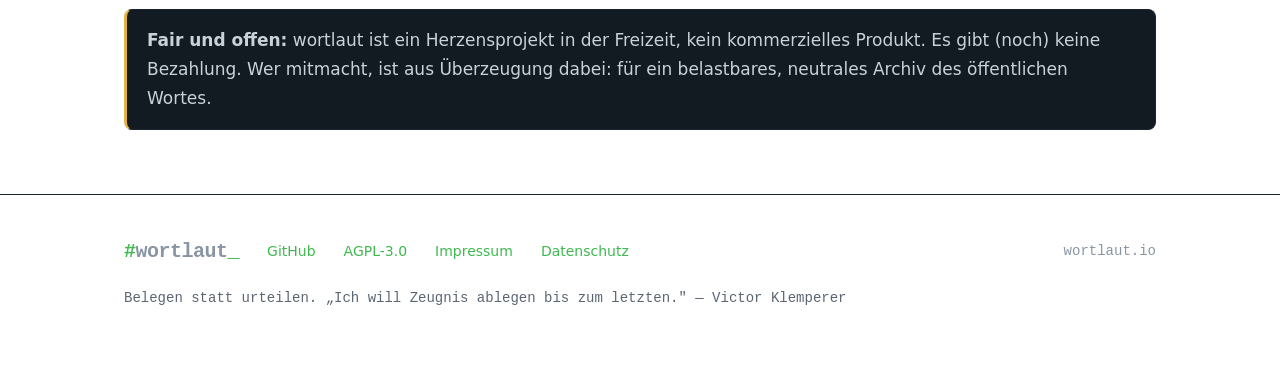
==== commit 2cfa27a8: "FAQ: Warum der MVP-Fokus die AfD ist (#3) Neue FAQ-Frage „Warum fangt ihr ausgerechnet bei der AfD a" ====
--- a/index.html
+++ b/index.html
@@ -131,6 +131,14 @@
         </details>
 
         <details>
+          <summary>Warum fangt ihr ausgerechnet bei der AfD an?</summary>
+          <div class="a">
+            <p>Weil dort gerade am lautesten passiert, was wortlaut belegbar machen will. Wo eine Partei mit Menschenverachtung und Hass öffentlich auffällt, ist der wörtliche Beleg am wichtigsten: damit nichts geglättet, geleugnet oder „aus dem Kontext gerissen" werden kann. Genau da muss sich die Beweiskette beweisen.</p>
+            <p>Der Widerspruch ist nur scheinbar. Die <strong>Architektur bleibt parteineutral</strong> (kein Feld, kein Ranking bevorzugt oder benachteiligt jemanden), und wortlaut <strong>urteilt nicht</strong>: Es lässt den Wortlaut selbst sprechen. Die AfD ist der erste Datensatz, keine Sonderbehandlung im Code. Von Tag 1 partei- und quellen-agnostisch, der Fokus weitet sich auf alle Mandatsträger.</p>
+          </div>
+        </details>
+
+        <details>
           <summary>Woher kommen die Daten? Ist das legal?</summary>
           <div class="a">
             <p>MVP-Fokus sind öffentliche, amtliche Quellen (z.B. Parlaments-Drucksachen und Plenarprotokolle). Amtliche Werke sind nach § 5 UrhG gemeinfrei, die Sprecherzuordnung ist amtlich. Nur öffentliche Äußerungen in politischer Funktion, keine privaten Daten. Details in der offenen <a href="https://github.com/MKRWW/wortlaut/blob/develop/docs/legal.md">Rechts-Dokumentation</a>.</p>
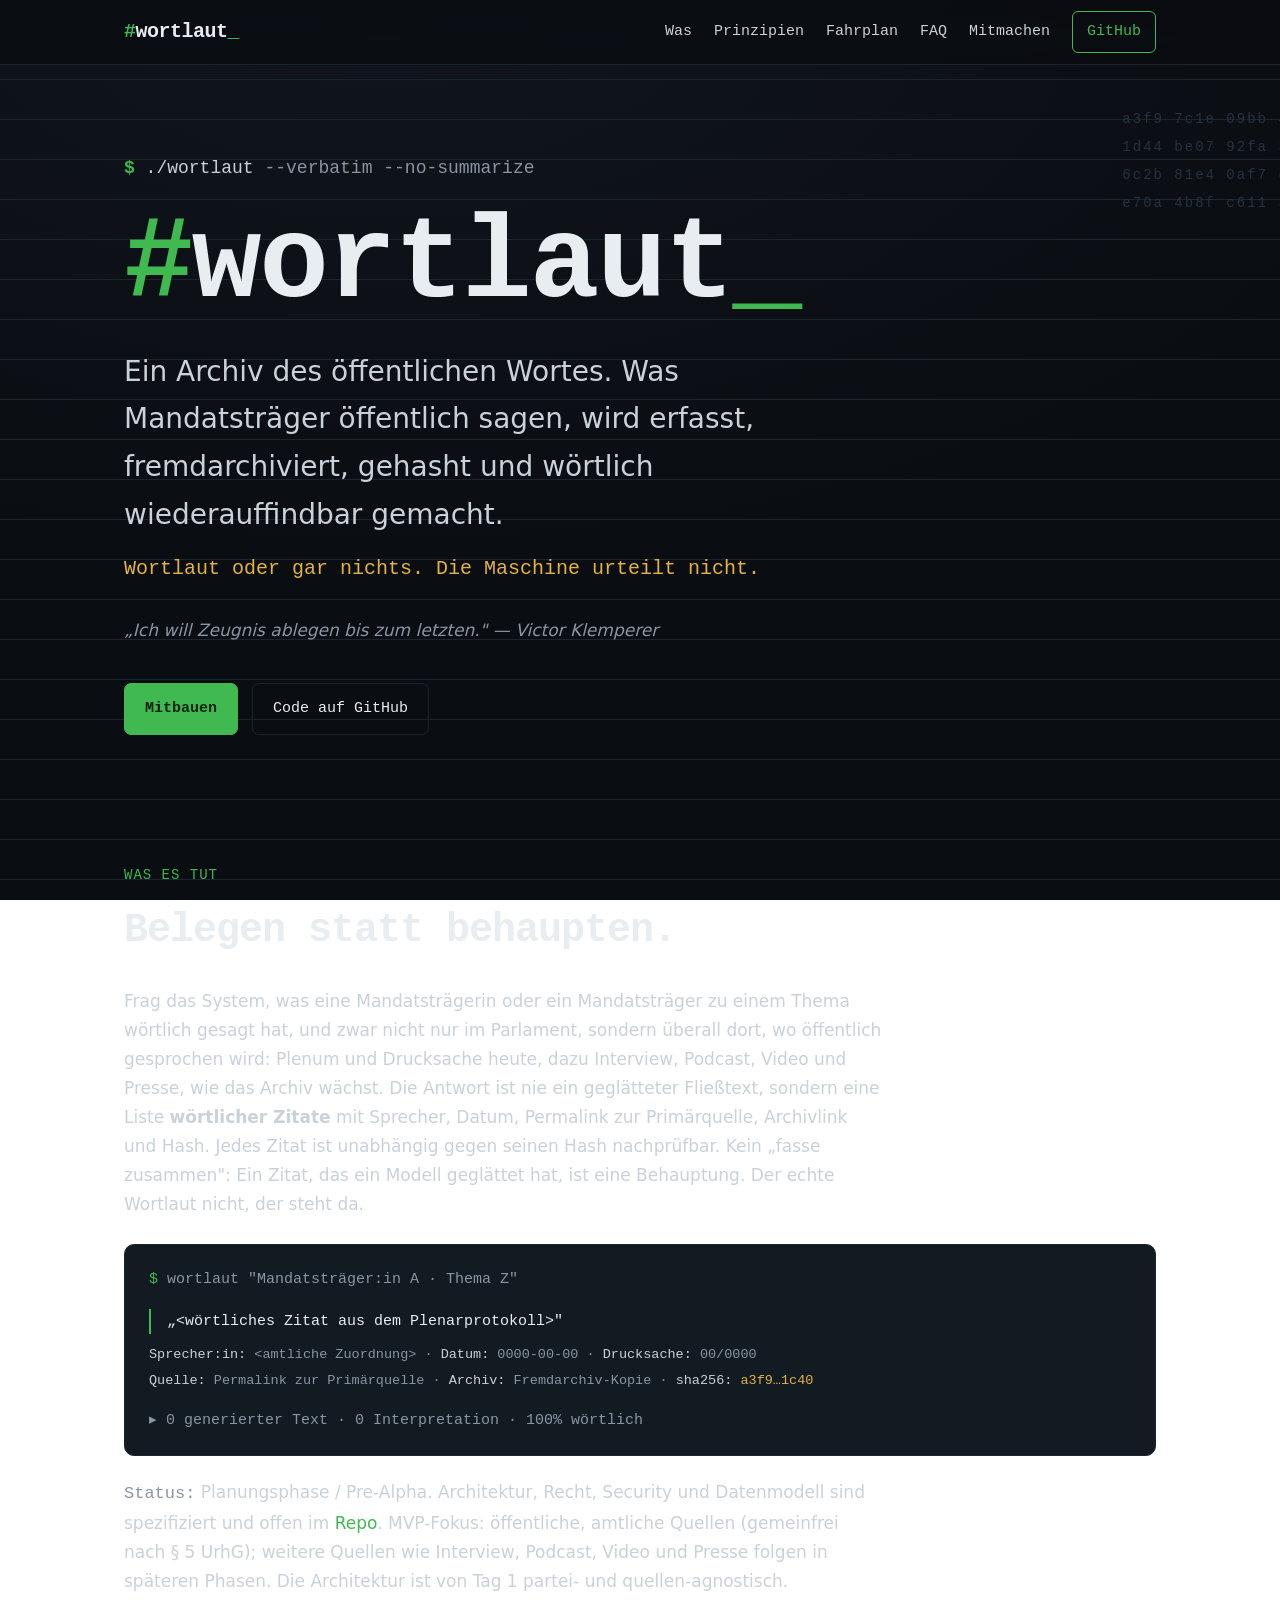
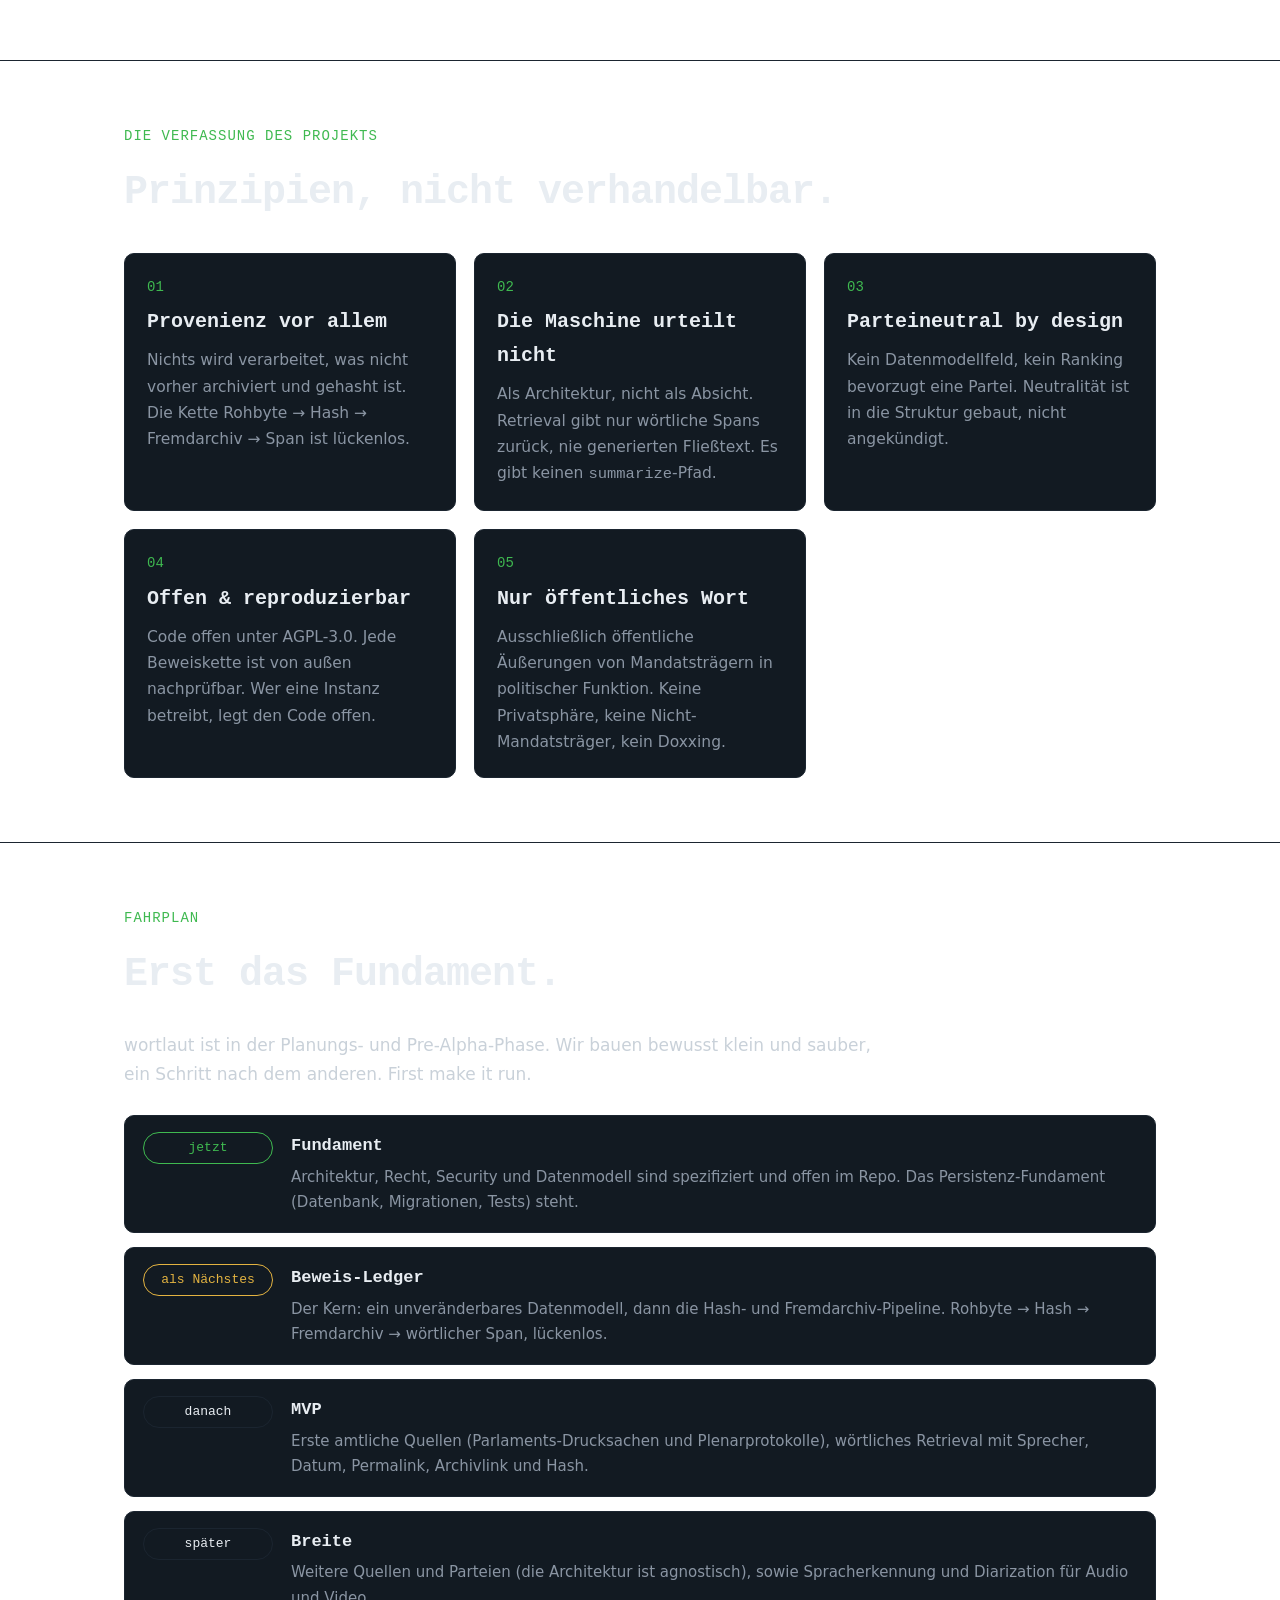
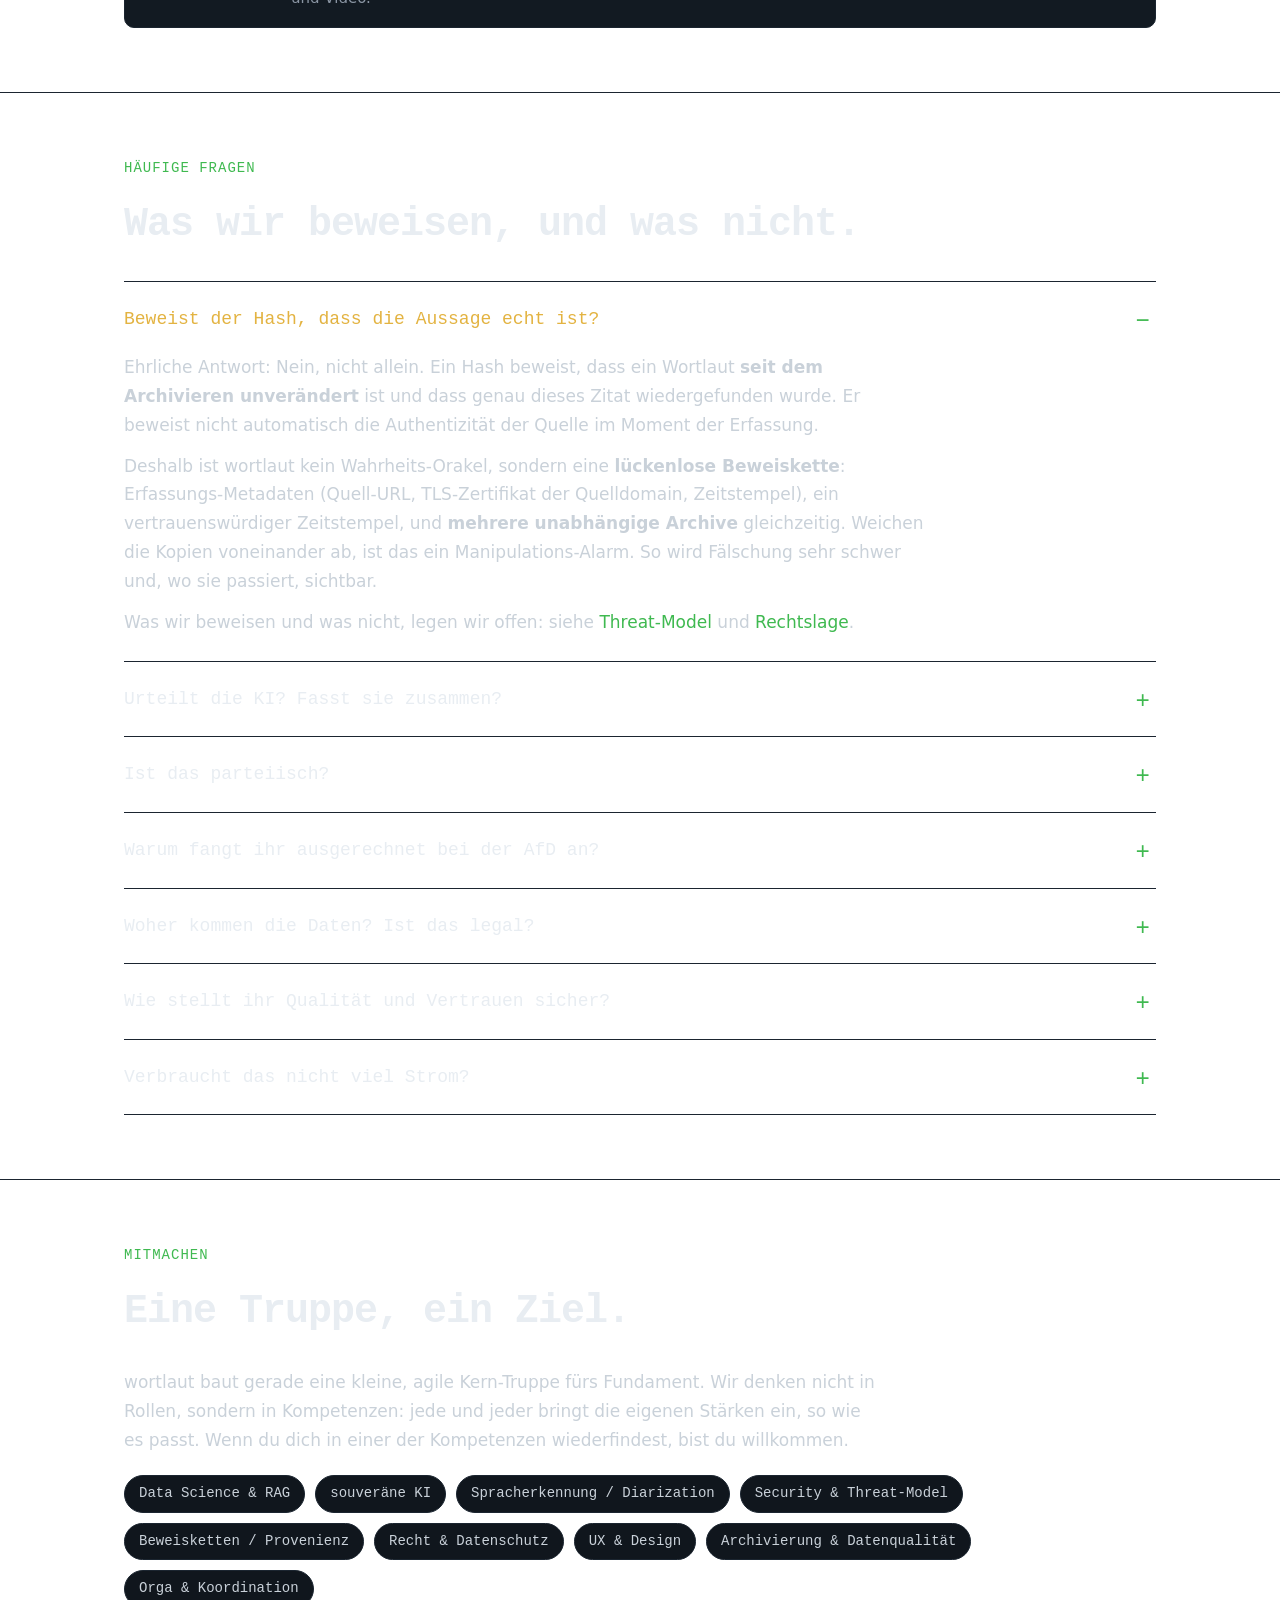
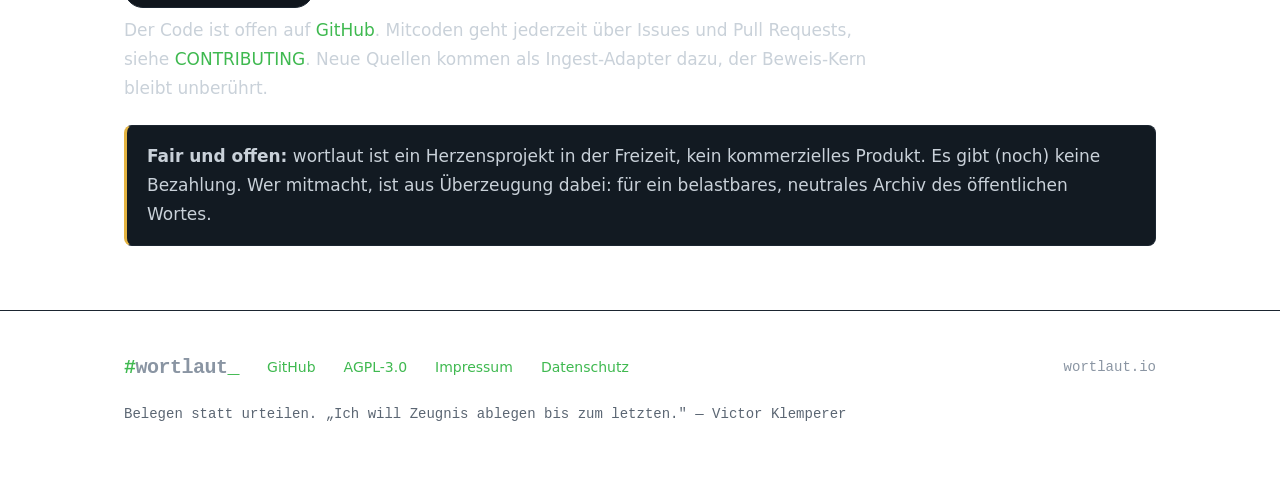
==== commit 744dc248: "Startseite: „Was es tut" quellen-übergreifend fassen (#6) Der #was-Block framte das Tool zu eng auf " ====
--- a/index.html
+++ b/index.html
@@ -55,10 +55,10 @@
     <div class="wrap">
       <p class="eyebrow">Was es tut</p>
       <h2>Belegen statt behaupten.</h2>
-      <p class="lead">Frag das System, was in einem Parlament zu einem Thema wörtlich gesagt wurde. Die Antwort ist nie ein geglätteter Fließtext, sondern eine Liste <strong>wörtlicher Zitate</strong> mit Sprecher, Datum, Permalink zur Primärquelle, Archivlink und Hash. Jedes Zitat ist unabhängig gegen seinen Hash nachprüfbar. Kein „fasse zusammen": Ein Zitat, das ein Modell geglättet hat, ist eine Behauptung. Der echte Wortlaut nicht, der steht da.</p>
+      <p class="lead">Frag das System, was eine Mandatsträgerin oder ein Mandatsträger zu einem Thema wörtlich gesagt hat, und zwar nicht nur im Parlament, sondern überall dort, wo öffentlich gesprochen wird: Plenum und Drucksache heute, dazu Interview, Podcast, Video und Presse, wie das Archiv wächst. Die Antwort ist nie ein geglätteter Fließtext, sondern eine Liste <strong>wörtlicher Zitate</strong> mit Sprecher, Datum, Permalink zur Primärquelle, Archivlink und Hash. Jedes Zitat ist unabhängig gegen seinen Hash nachprüfbar. Kein „fasse zusammen": Ein Zitat, das ein Modell geglättet hat, ist eine Behauptung. Der echte Wortlaut nicht, der steht da.</p>
 
       <div class="evidence" aria-label="Beispielhafte Ausgabe">
-        <div class="cmd"><span class="s">$</span> wortlaut "Thema Z · Fraktion X · Landtag Y"</div>
+        <div class="cmd"><span class="s">$</span> wortlaut "Mandatsträger:in A · Thema Z"</div>
         <div class="span">„&lt;wörtliches Zitat aus dem Plenarprotokoll&gt;"</div>
         <div class="meta">
           <b>Sprecher:in:</b> &lt;amtliche Zuordnung&gt; · <b>Datum:</b> 0000-00-00 · <b>Drucksache:</b> 00/0000<br>
@@ -66,7 +66,7 @@
         </div>
         <div class="cmd" style="margin-top:14px">▸ 0 generierter Text · 0 Interpretation · 100&#37; wörtlich</div>
       </div>
-      <p class="lead" style="margin-top:22px"><span class="dim mono">Status:</span> Planungsphase / Pre-Alpha. Architektur, Recht, Security und Datenmodell sind spezifiziert und offen im <a href="https://github.com/MKRWW/wortlaut/tree/develop/docs">Repo</a>. MVP-Fokus: öffentliche, amtliche Quellen (gemeinfrei nach § 5 UrhG). Die Architektur ist von Tag 1 partei- und quellen-agnostisch.</p>
+      <p class="lead" style="margin-top:22px"><span class="dim mono">Status:</span> Planungsphase / Pre-Alpha. Architektur, Recht, Security und Datenmodell sind spezifiziert und offen im <a href="https://github.com/MKRWW/wortlaut/tree/develop/docs">Repo</a>. MVP-Fokus: öffentliche, amtliche Quellen (gemeinfrei nach § 5 UrhG); weitere Quellen wie Interview, Podcast, Video und Presse folgen in späteren Phasen. Die Architektur ist von Tag 1 partei- und quellen-agnostisch.</p>
     </div>
   </section>
 
@@ -133,8 +133,9 @@
         <details>
           <summary>Warum fangt ihr ausgerechnet bei der AfD an?</summary>
           <div class="a">
-            <p>Weil dort gerade am lautesten passiert, was wortlaut belegbar machen will. Wo eine Partei mit Menschenverachtung und Hass öffentlich auffällt, ist der wörtliche Beleg am wichtigsten: damit nichts geglättet, geleugnet oder „aus dem Kontext gerissen" werden kann. Genau da muss sich die Beweiskette beweisen.</p>
-            <p>Der Widerspruch ist nur scheinbar. Die <strong>Architektur bleibt parteineutral</strong> (kein Feld, kein Ranking bevorzugt oder benachteiligt jemanden), und wortlaut <strong>urteilt nicht</strong>: Es lässt den Wortlaut selbst sprechen. Die AfD ist der erste Datensatz, keine Sonderbehandlung im Code. Von Tag 1 partei- und quellen-agnostisch, der Fokus weitet sich auf alle Mandatsträger.</p>
+            <p>Ehrlich: weil dort öffentlich am lautesten mit Hass und Hetze aufgefallen wird und der wörtliche Beleg deshalb dort am dringendsten gebraucht wird. Wo anzufangen ist, ist eine <strong>menschliche Entscheidung</strong>, kein Urteil der Maschine.</p>
+            <p>Und genau hier greift der Kern: <strong>Die Engine ist neutral.</strong> Sie gibt nur den Wortlaut zurück, den jemand tatsächlich gesagt hat, mit Quelle, Fremdarchiv und Hash. Wenn ein Zitat einen Sprecher schlecht aussehen lässt, ist das sein eigenes Wort, nicht unsere Wertung. wortlaut urteilt nicht: Wer nichts Menschenverachtendes gesagt hat, hat nichts zu befürchten.</p>
+            <p>Die AfD ist der <strong>erste Datensatz, nicht der einzige</strong>. Kein Feld, kein Ranking, kein Modellpfad bevorzugt oder benachteiligt eine Partei. Wir fangen bei einer an und <strong>ziehen alle nach</strong>, bis das öffentliche Wort aller Mandatsträger gleich belegbar ist. Von Tag 1 partei- und quellen-agnostisch.</p>
           </div>
         </details>
 
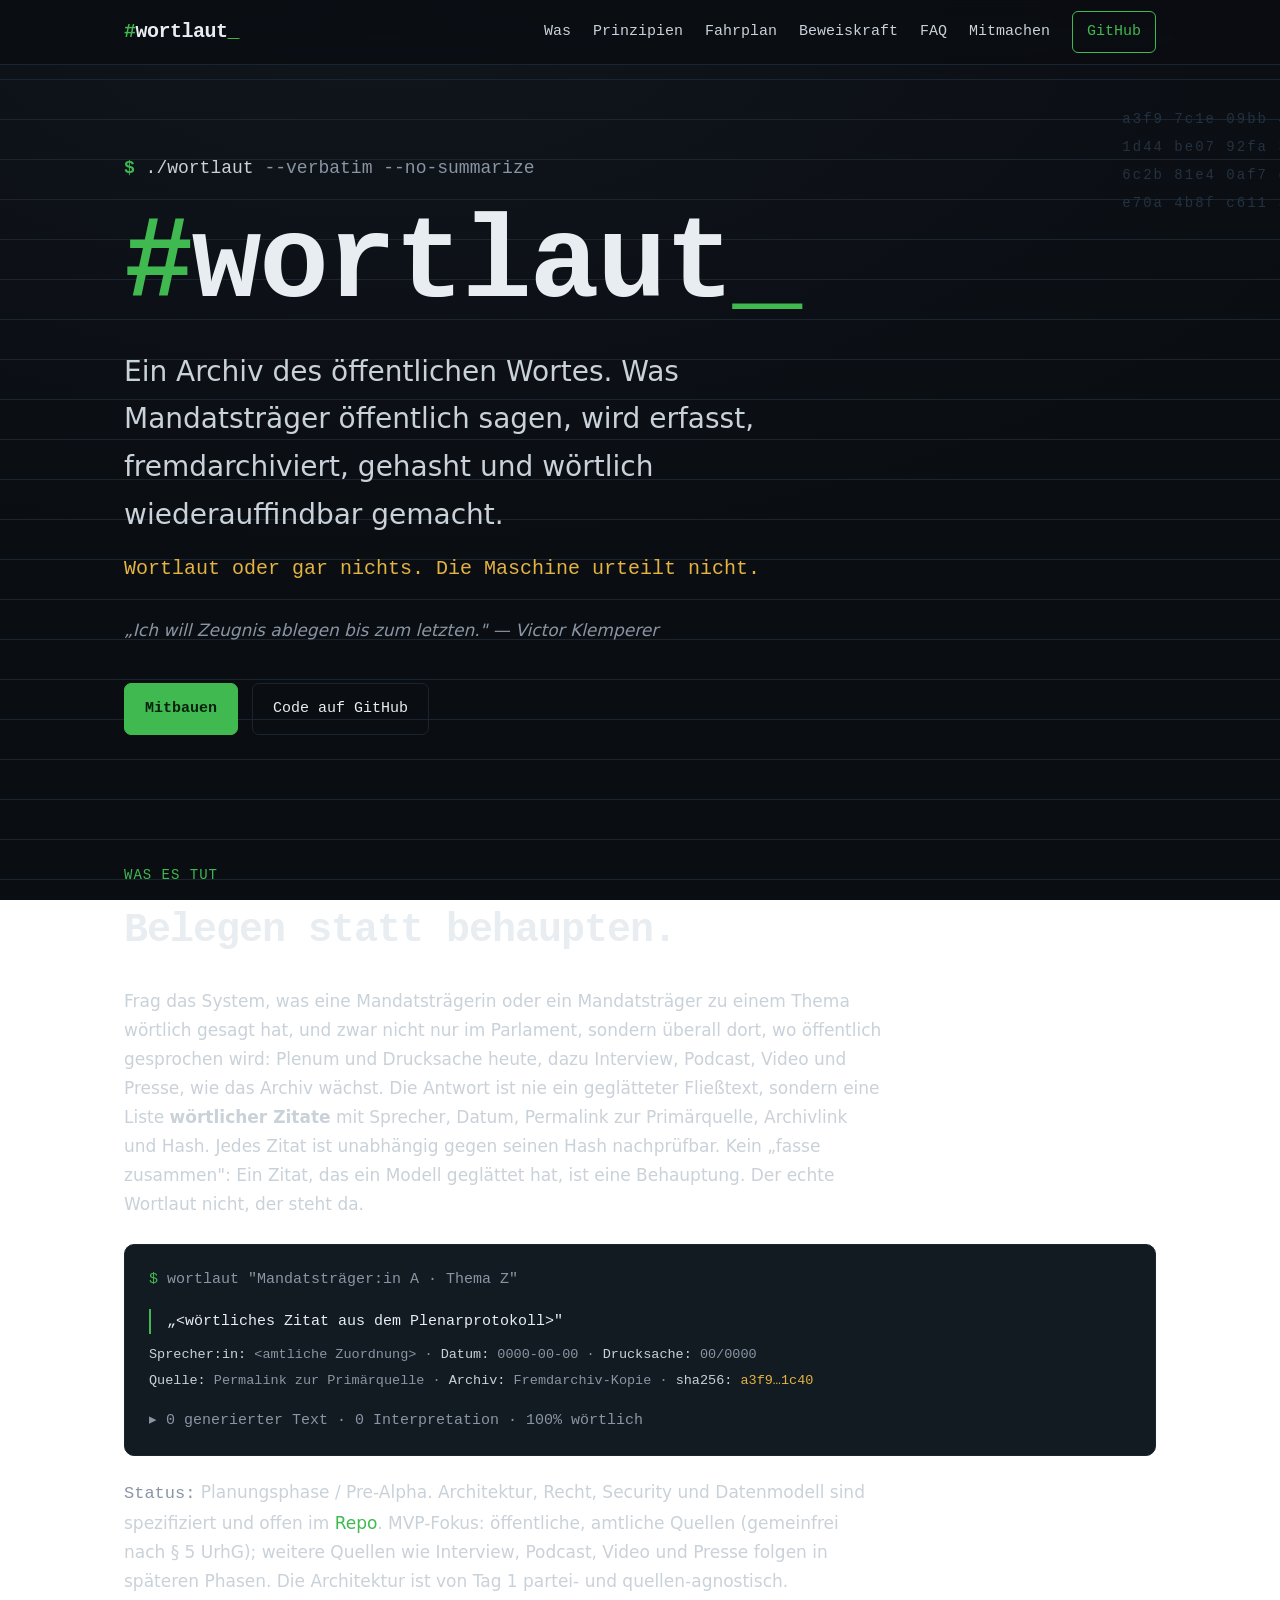
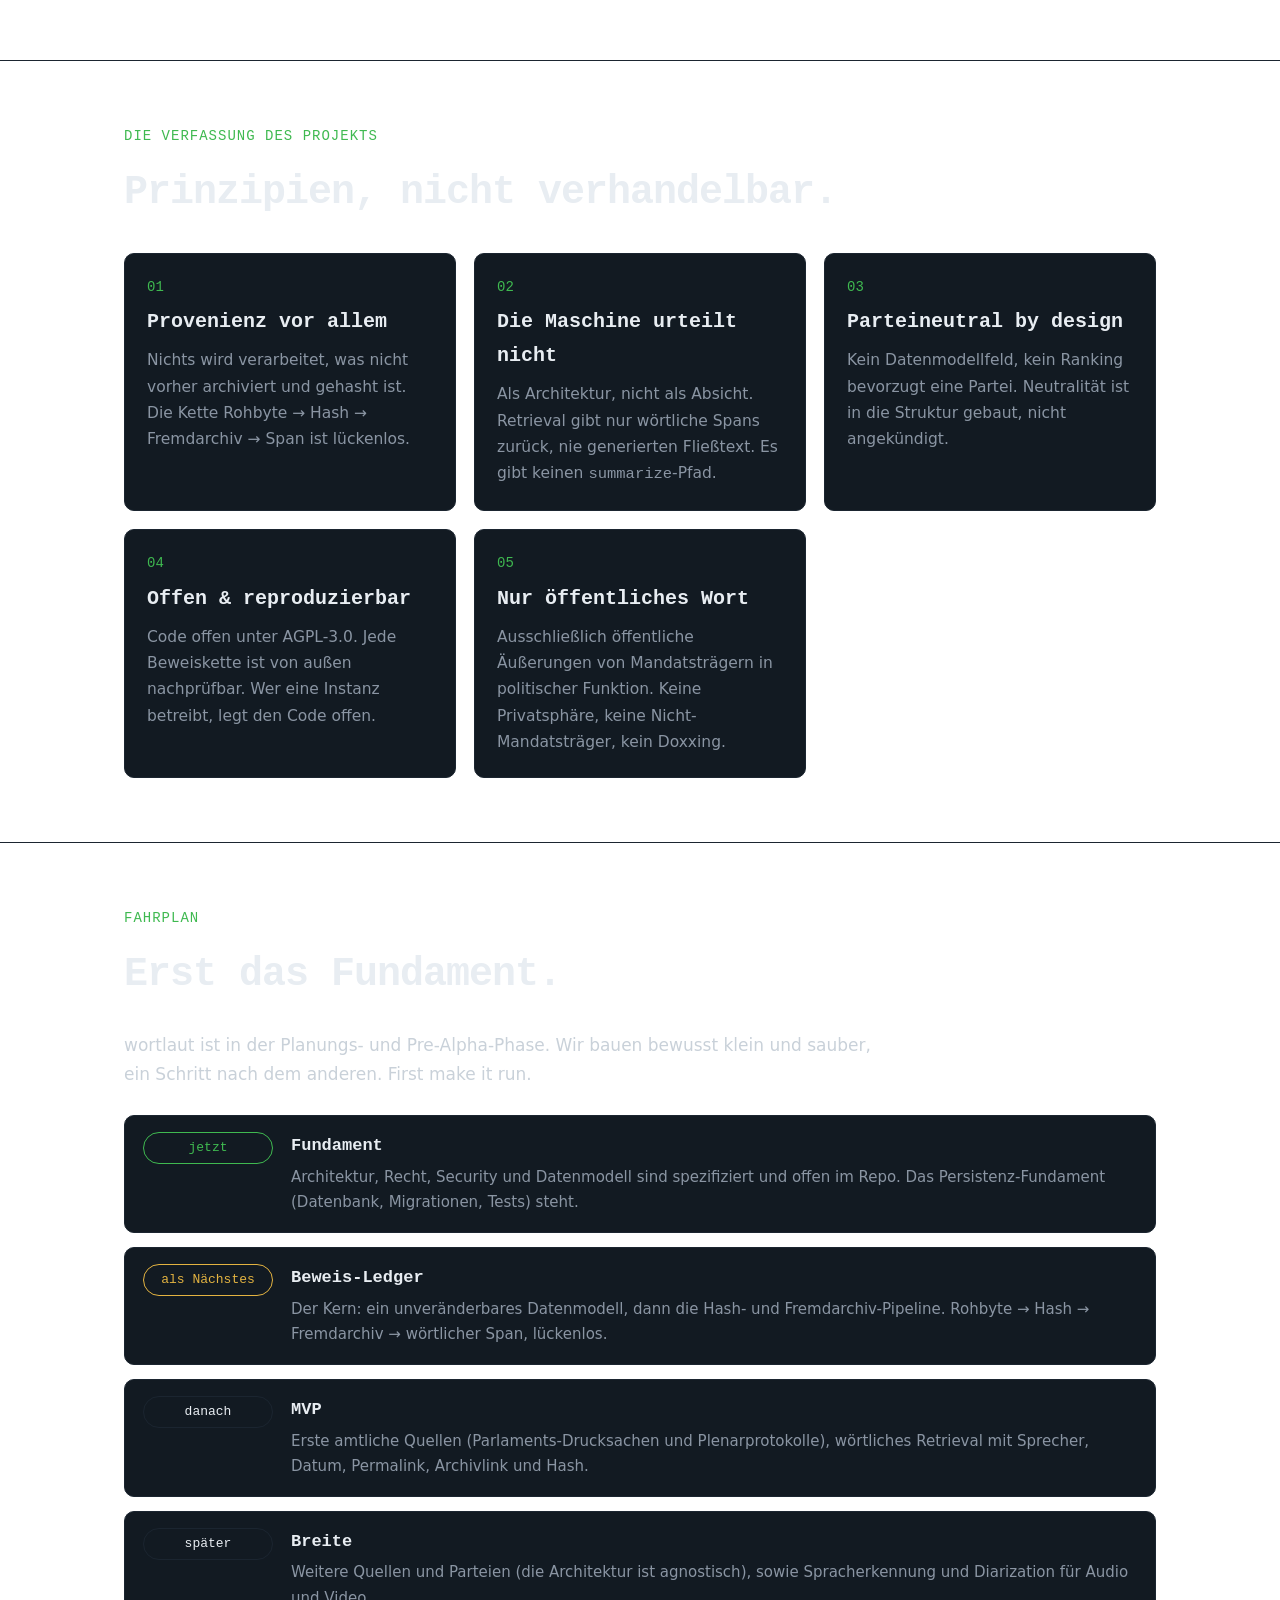
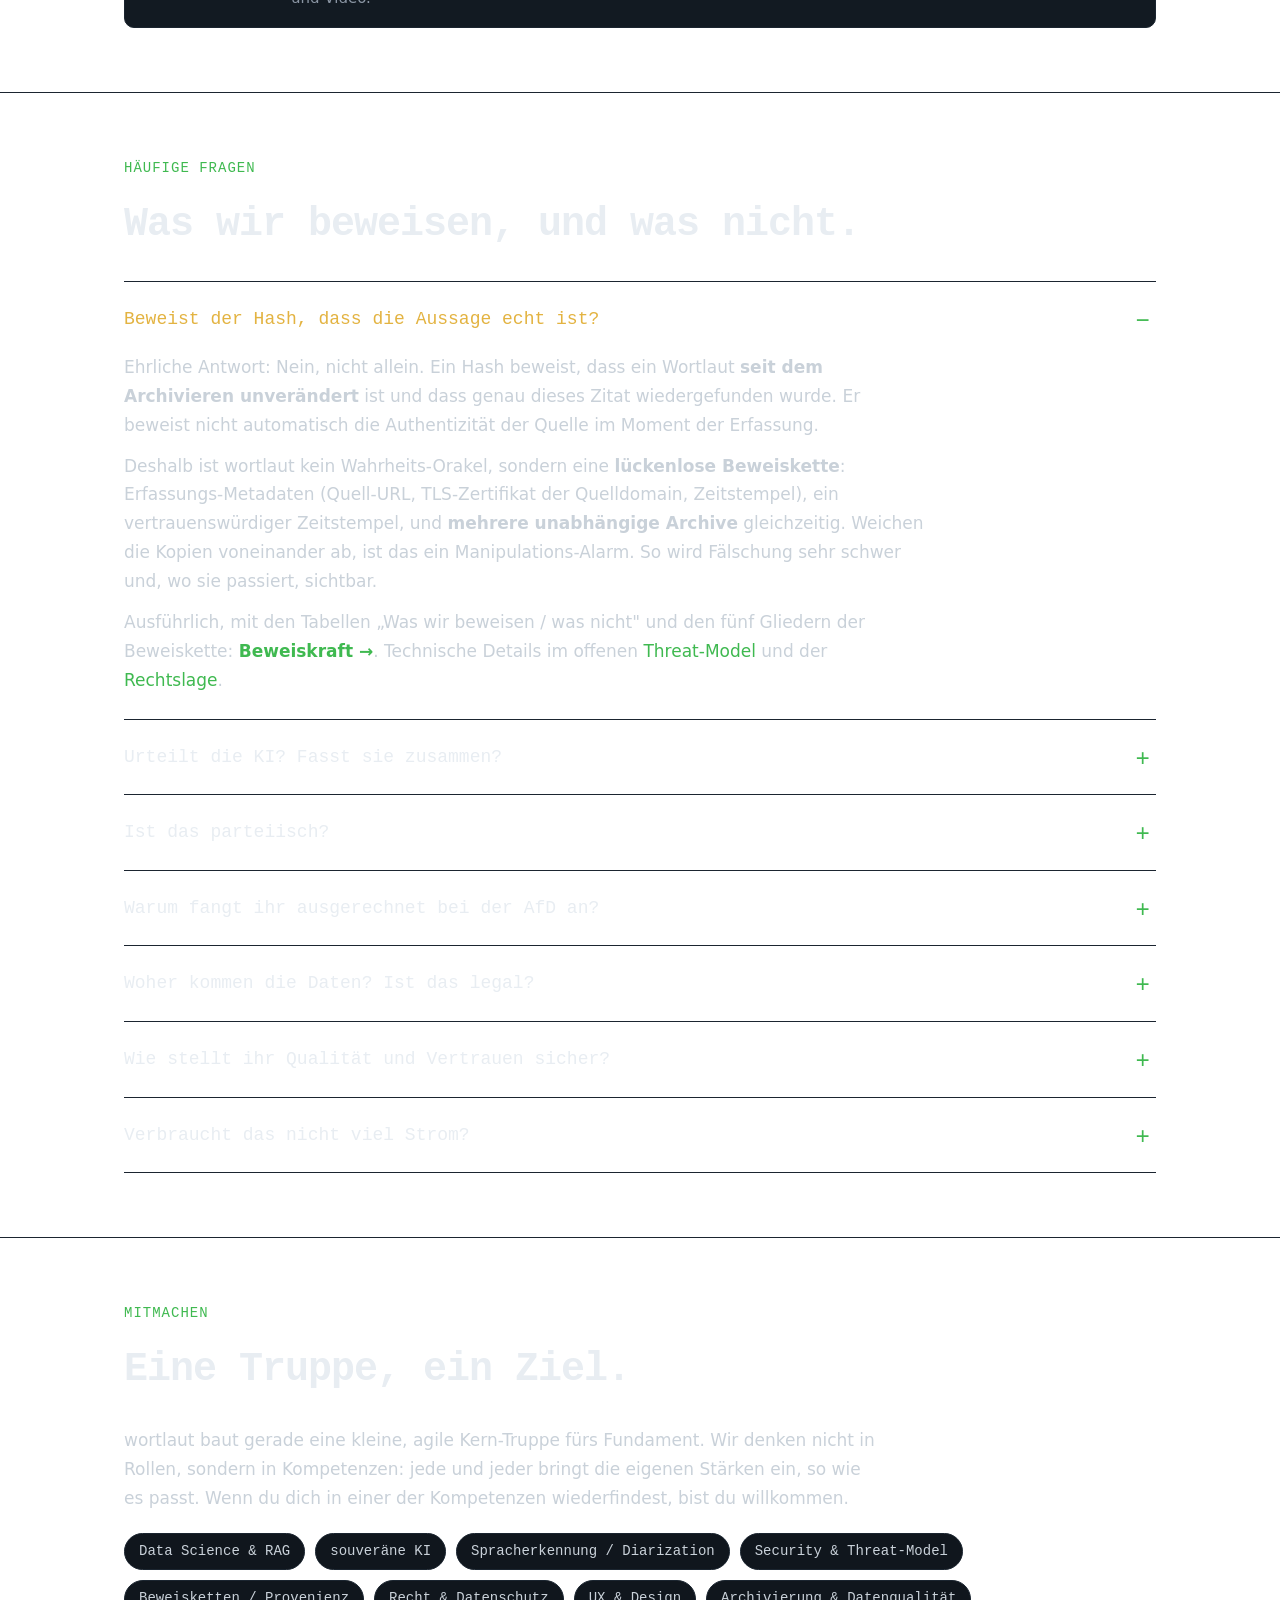
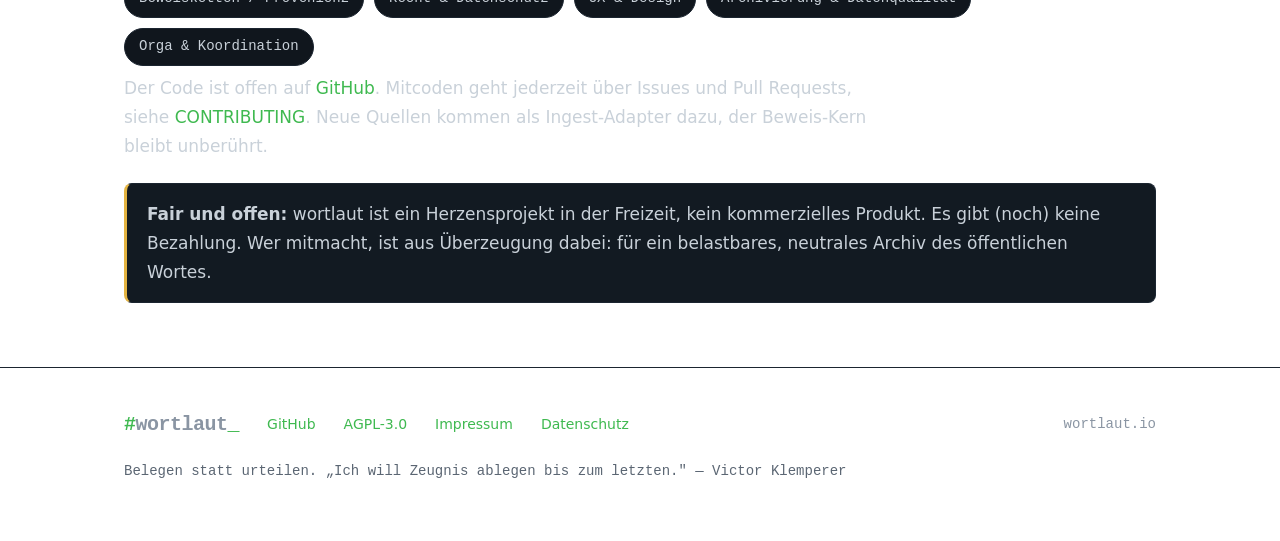
==== commit b30c80cd: "Homepage: Beweiskraft-Seite (Integrität vs. Authentizität) + FAQ-Verlinkung" ====
--- a/index.html
+++ b/index.html
@@ -21,6 +21,7 @@
       <a class="hideable" href="#was">Was</a>
       <a class="hideable" href="#prinzipien">Prinzipien</a>
       <a class="hideable" href="#fahrplan">Fahrplan</a>
+      <a class="hideable" href="beweiskraft.html">Beweiskraft</a>
       <a href="#faq">FAQ</a>
       <a href="#mitmachen">Mitmachen</a>
       <a class="cta" href="https://github.com/MKRWW/wortlaut">GitHub</a>
@@ -112,7 +113,7 @@
           <div class="a">
             <p>Ehrliche Antwort: Nein, nicht allein. Ein Hash beweist, dass ein Wortlaut <strong>seit dem Archivieren unverändert</strong> ist und dass genau dieses Zitat wiedergefunden wurde. Er beweist nicht automatisch die Authentizität der Quelle im Moment der Erfassung.</p>
             <p>Deshalb ist wortlaut kein Wahrheits-Orakel, sondern eine <strong>lückenlose Beweiskette</strong>: Erfassungs-Metadaten (Quell-URL, TLS-Zertifikat der Quelldomain, Zeitstempel), ein vertrauenswürdiger Zeitstempel, und <strong>mehrere unabhängige Archive</strong> gleichzeitig. Weichen die Kopien voneinander ab, ist das ein Manipulations-Alarm. So wird Fälschung sehr schwer und, wo sie passiert, sichtbar.</p>
-            <p>Was wir beweisen und was nicht, legen wir offen: siehe <a href="https://github.com/MKRWW/wortlaut/blob/develop/docs/security.md">Threat-Model</a> und <a href="https://github.com/MKRWW/wortlaut/blob/develop/docs/legal.md">Rechtslage</a>.</p>
+            <p>Ausführlich, mit den Tabellen „Was wir beweisen / was nicht" und den fünf Gliedern der Beweiskette: <a href="beweiskraft.html"><strong>Beweiskraft →</strong></a>. Technische Details im offenen <a href="https://github.com/MKRWW/wortlaut/blob/develop/docs/security.md">Threat-Model</a> und der <a href="https://github.com/MKRWW/wortlaut/blob/develop/docs/legal.md">Rechtslage</a>.</p>
           </div>
         </details>
 
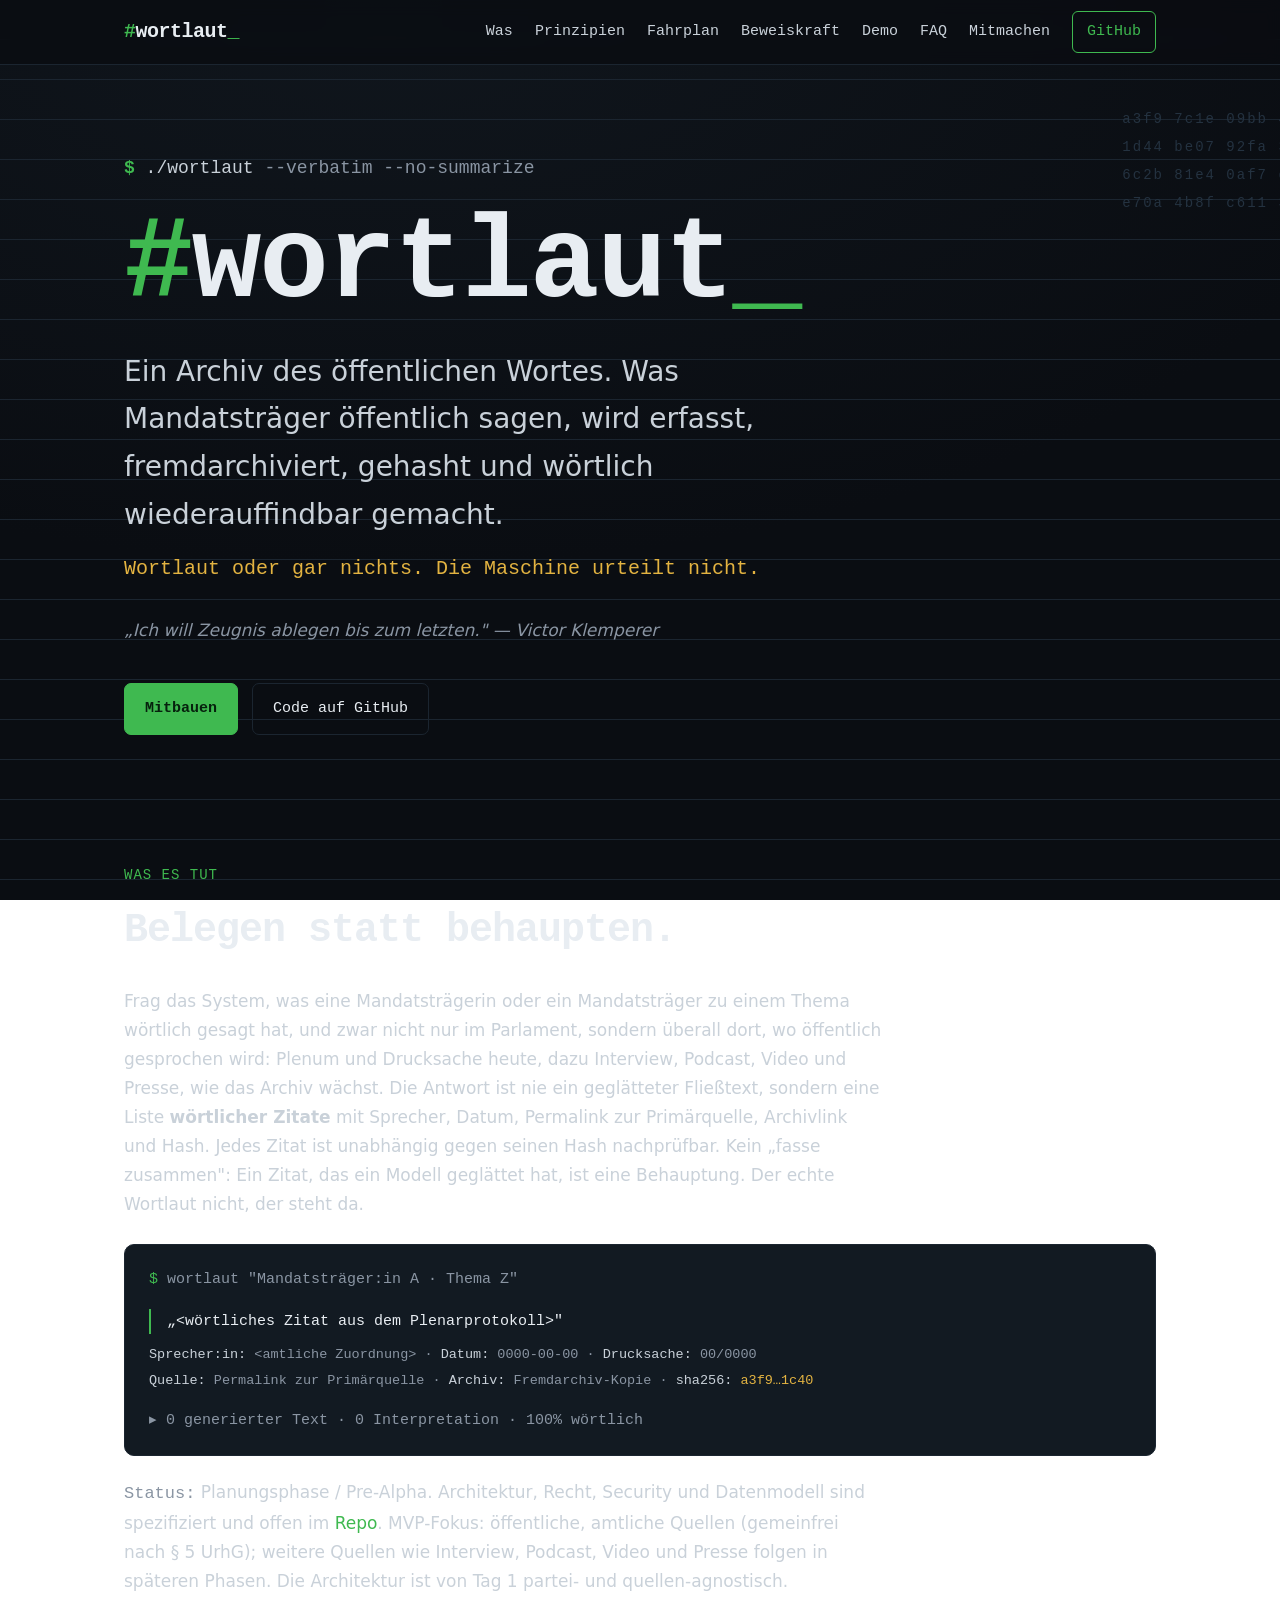
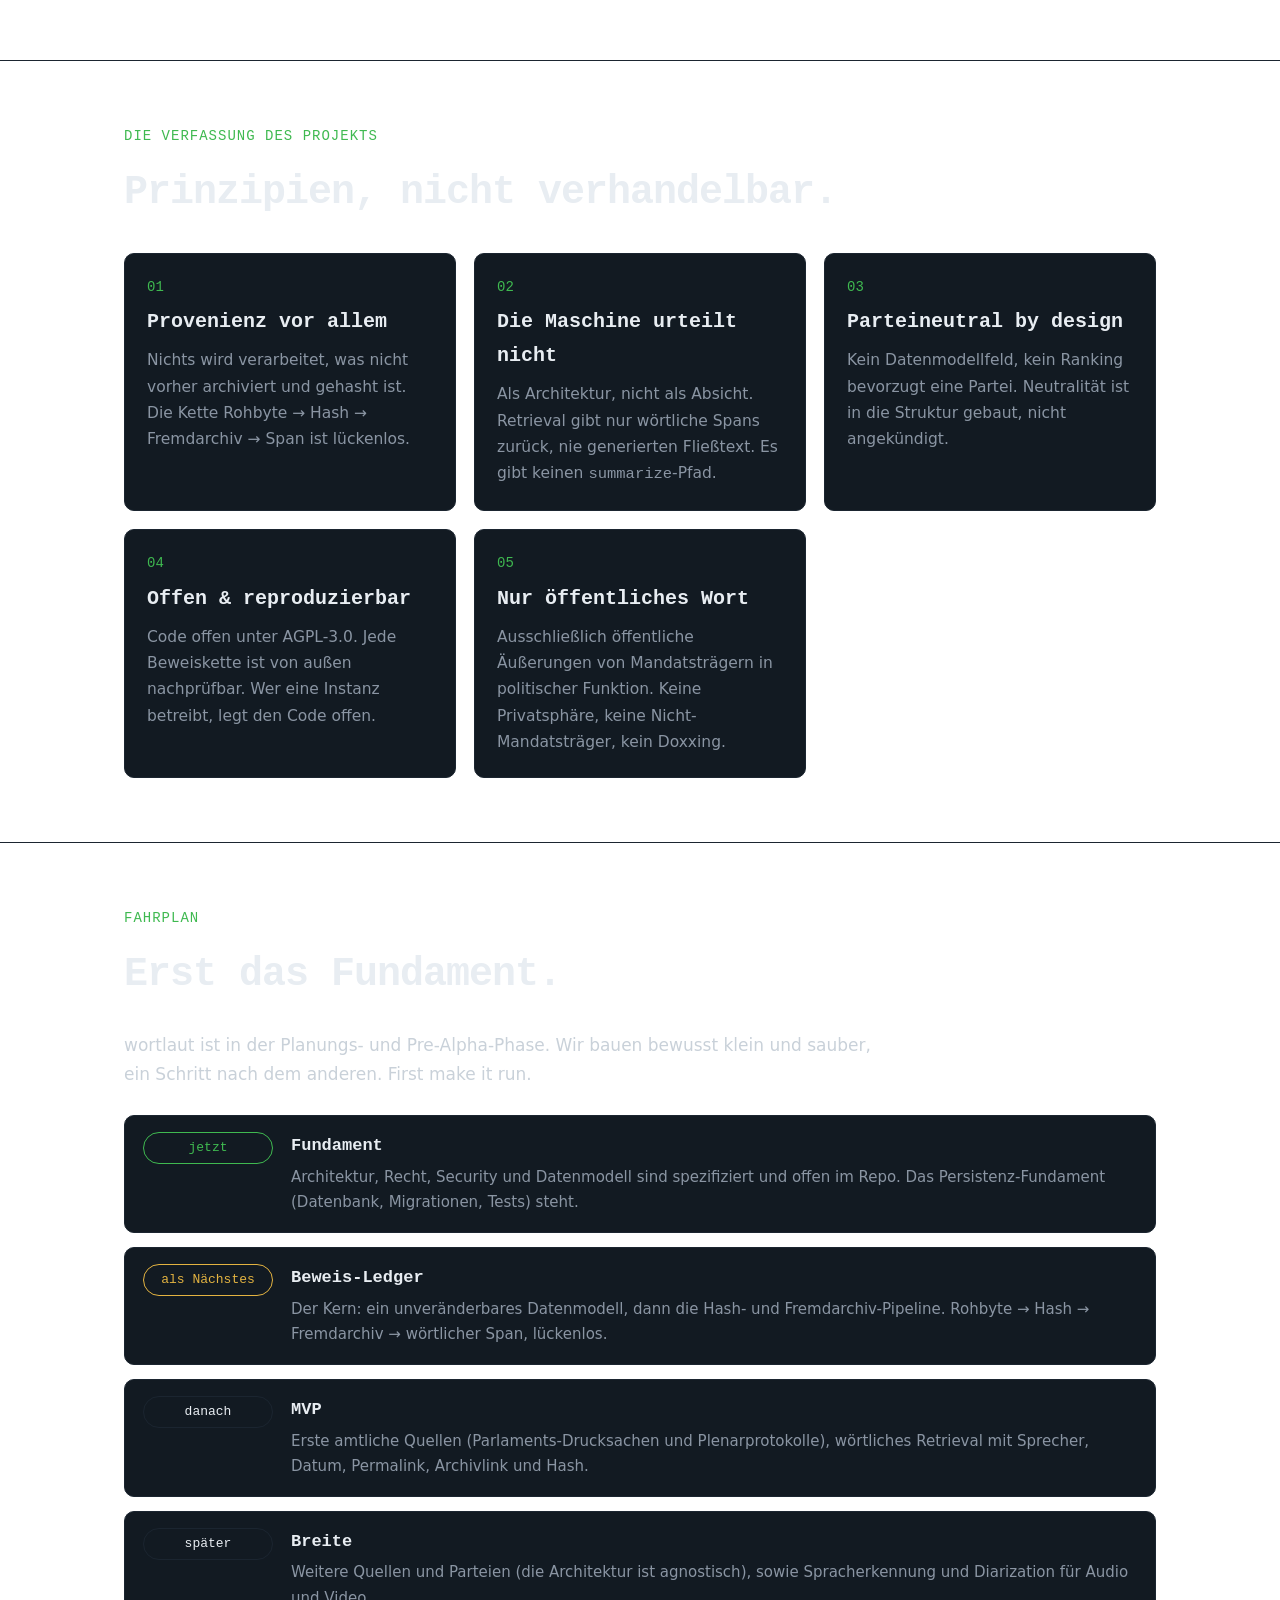
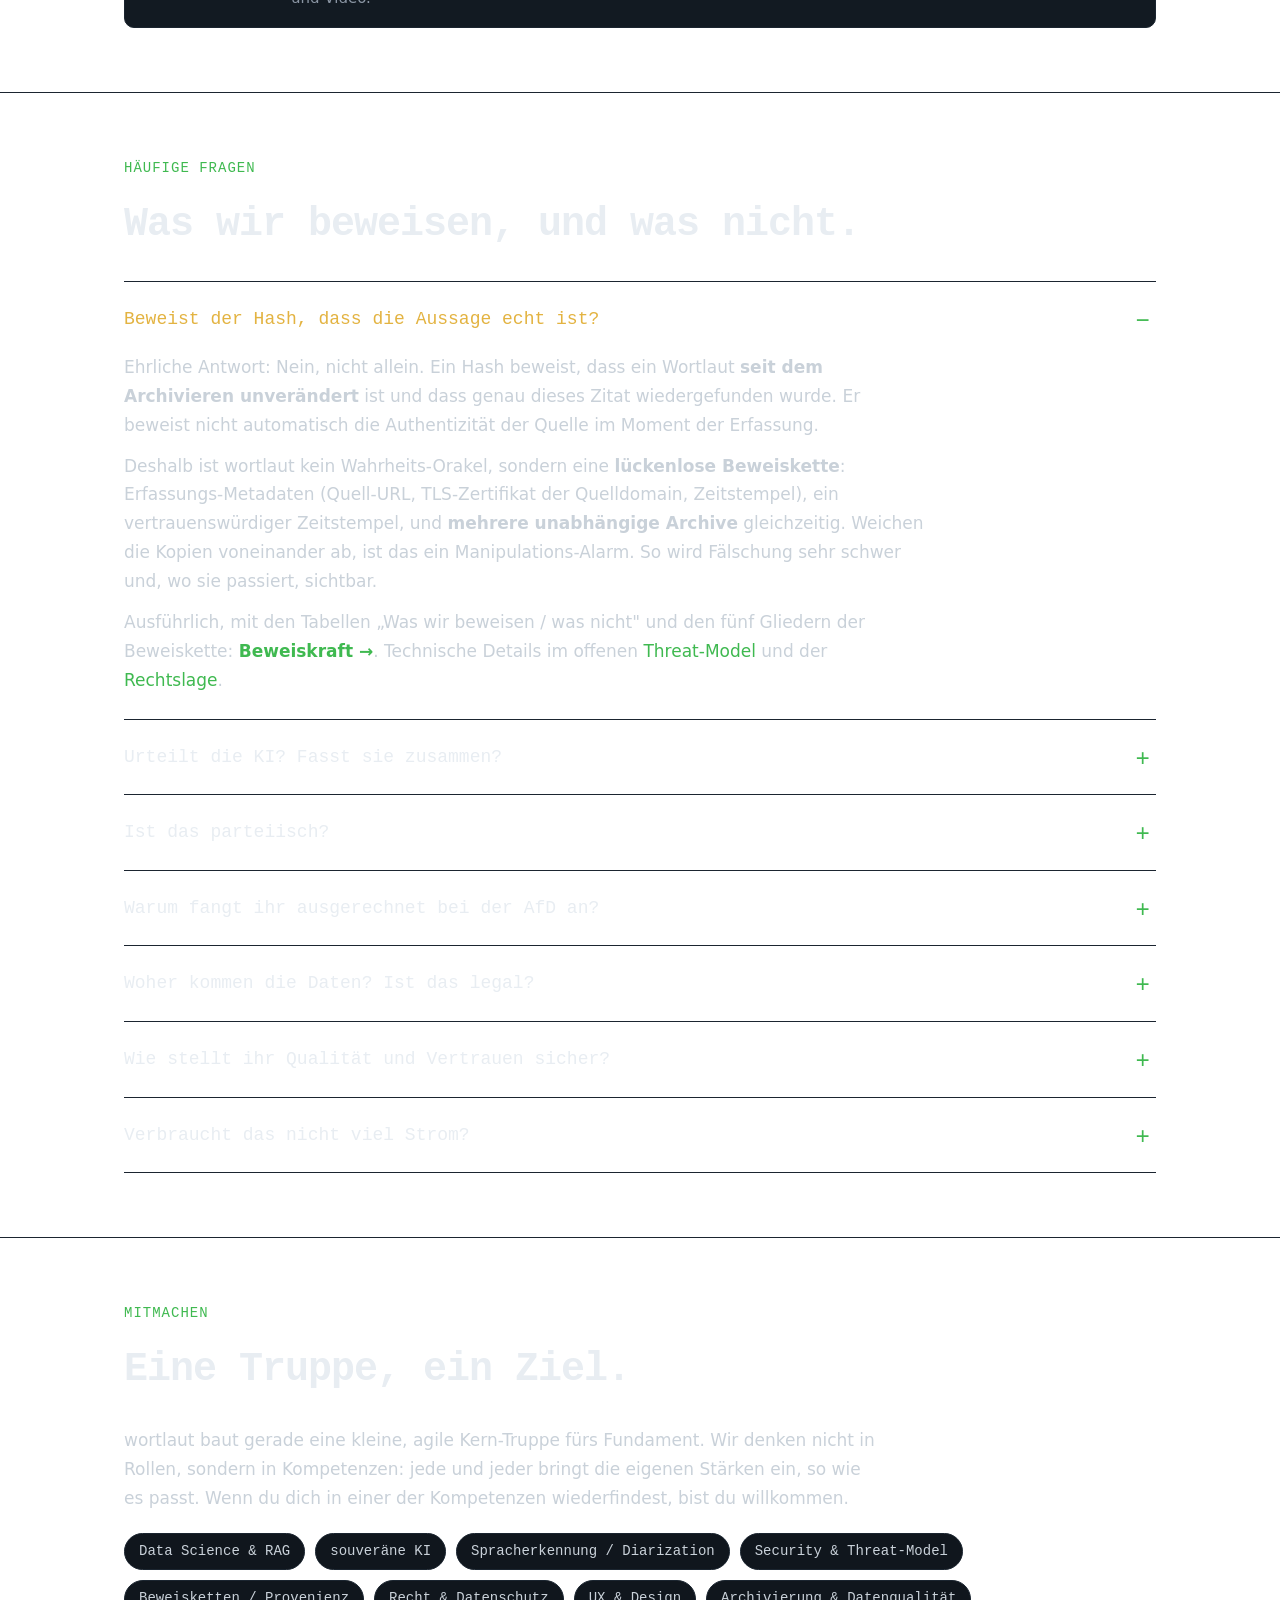
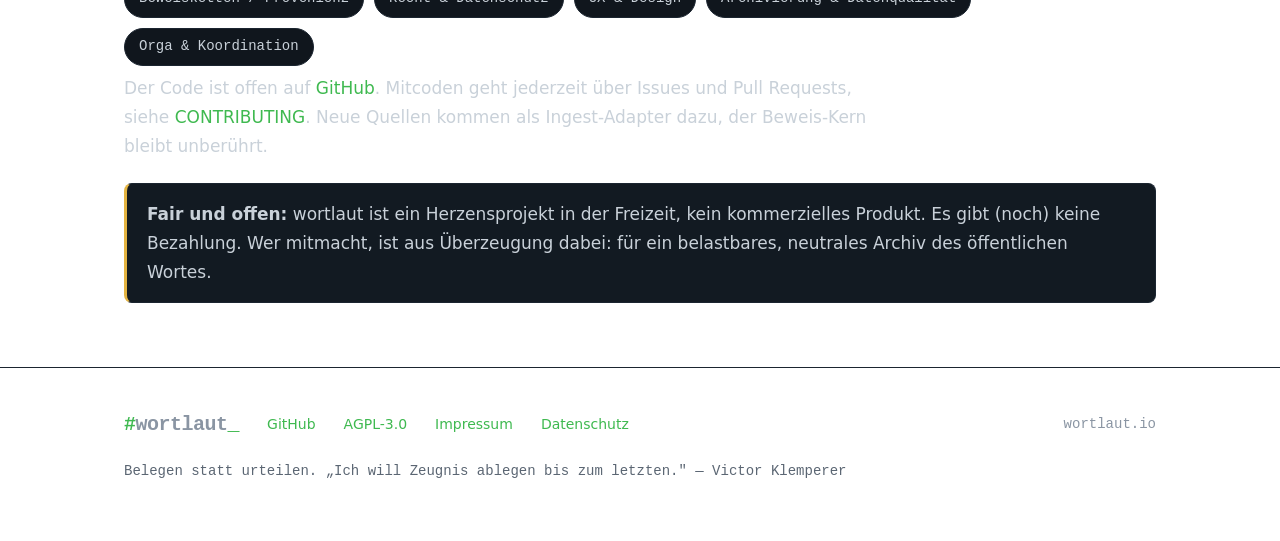
==== commit 3f761001: "feat(#44): Demo-Unterseite /demo — Suche, Kontext, Verify Statische Seite (Vanilla-JS, keine Depende" ====
--- a/index.html
+++ b/index.html
@@ -22,6 +22,7 @@
       <a class="hideable" href="#prinzipien">Prinzipien</a>
       <a class="hideable" href="#fahrplan">Fahrplan</a>
       <a class="hideable" href="beweiskraft.html">Beweiskraft</a>
+      <a class="hideable" href="demo.html">Demo</a>
       <a href="#faq">FAQ</a>
       <a href="#mitmachen">Mitmachen</a>
       <a class="cta" href="https://github.com/MKRWW/wortlaut">GitHub</a>
